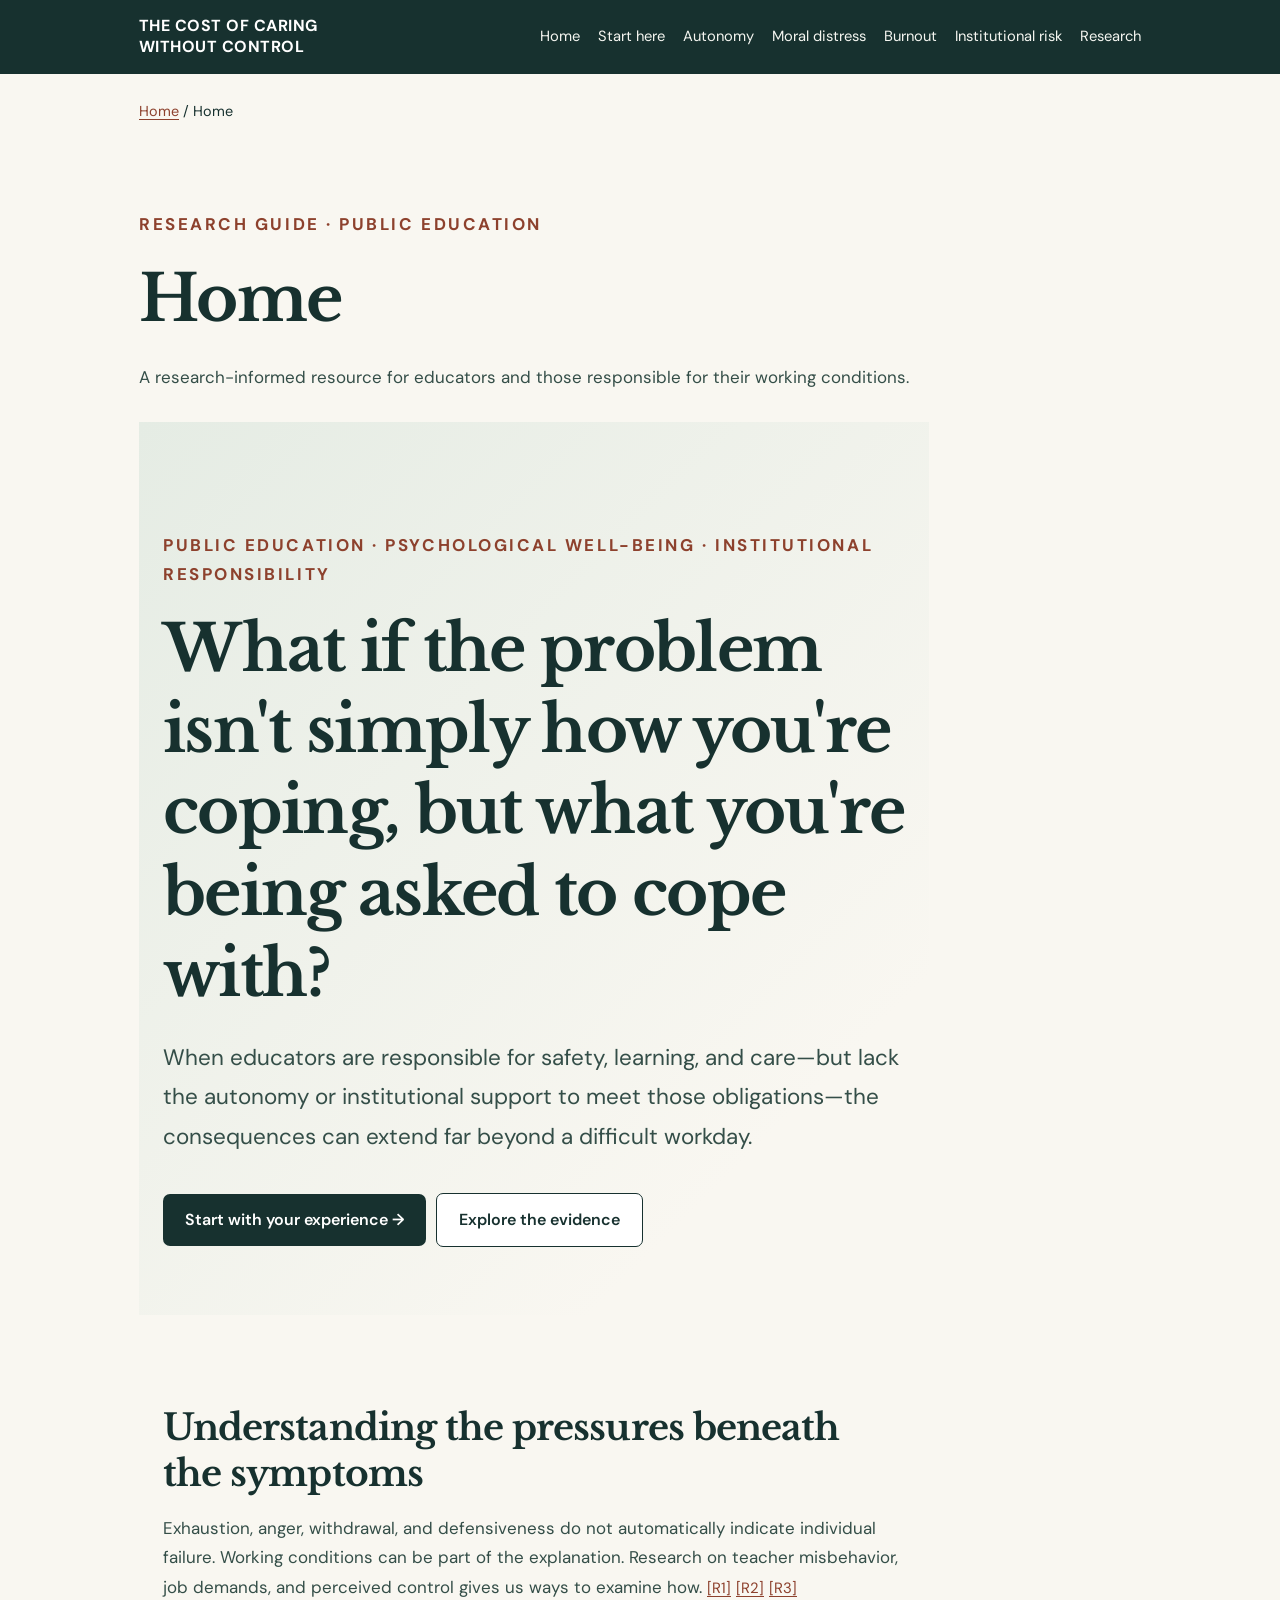
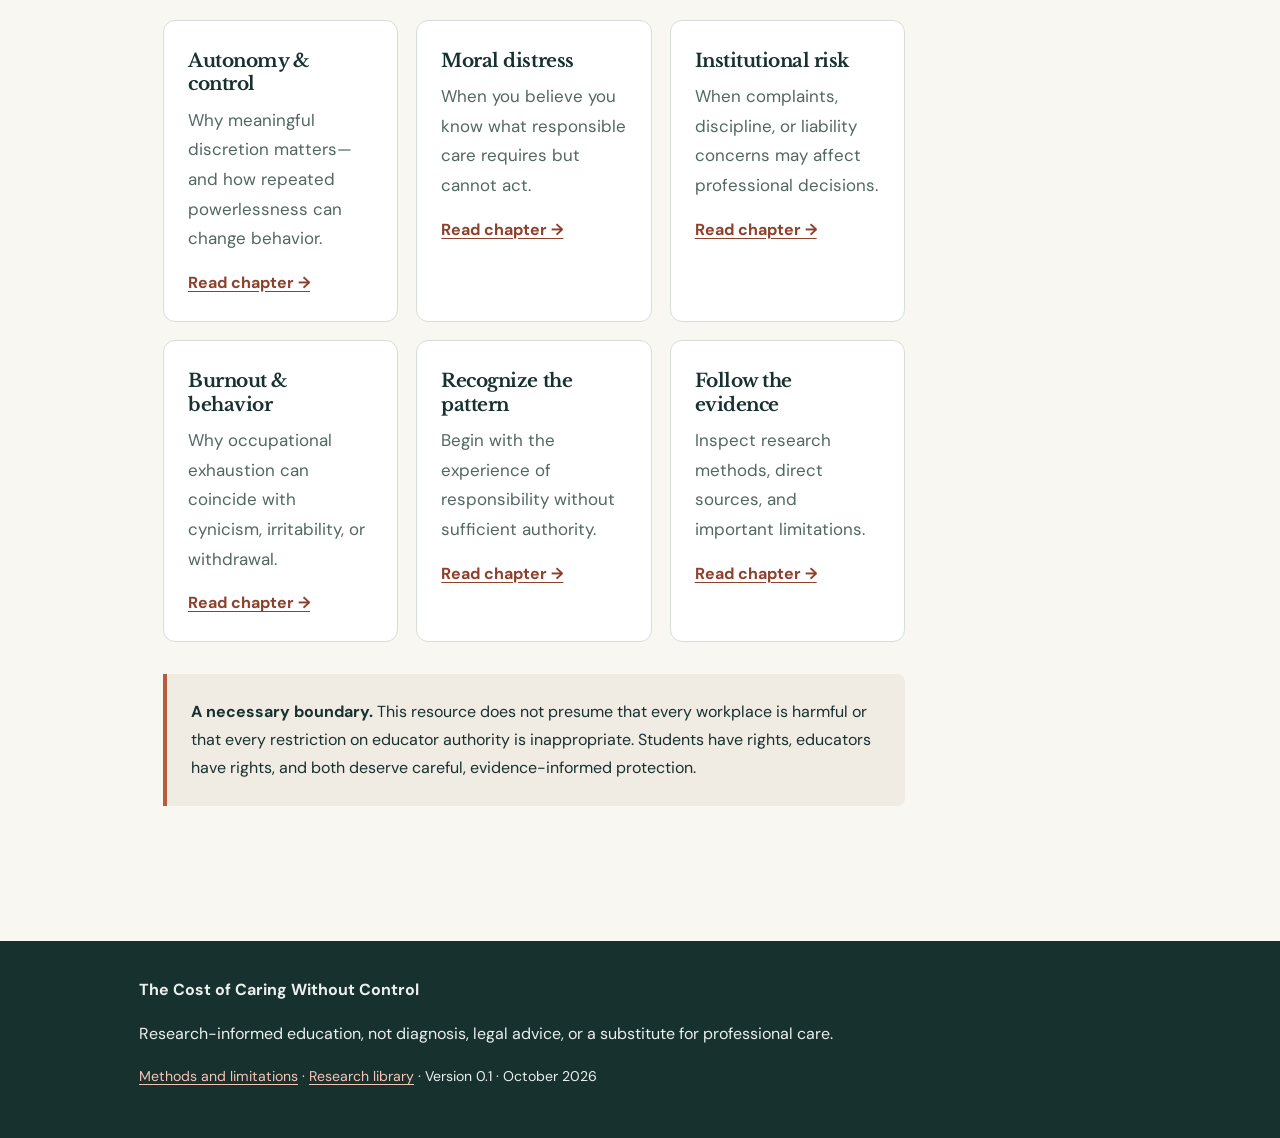
==== index.html @ 694e760b "Add files via upload" ====
<!doctype html><html lang="en"><head><meta charset="utf-8"><meta name="viewport" content="width=device-width,initial-scale=1"><meta name="description" content="Research-based explanations of educator autonomy, institutional risk, moral distress, and burnout."><title>Home | The Cost of Caring Without Control</title><link rel="stylesheet" href="assets/styles.css"></head><body><a class="skip" href="#content">Skip to content</a><header class="nav"><div class="nav-inner"><a class="brand" href="index.html">THE COST OF CARING<br>WITHOUT CONTROL</a><nav aria-label="Main navigation" class="nav-links"><a href="index.html">Home</a><a href="start-here.html">Start here</a><a href="autonomy.html">Autonomy</a><a href="moral-distress.html">Moral distress</a><a href="burnout.html">Burnout</a><a href="institutional-risk.html">Institutional risk</a><a href="research.html">Research</a></nav></div></header><main id="content"><div class="wrap"><p class="crumb"><a href="index.html">Home</a> / Home</p><header class="intro prose"><p class="eyebrow">Research guide · Public education</p><h1>Home</h1><p class="lead">A research-informed resource for educators and those responsible for their working conditions.</p></header><article class="prose"><section class="hero"><div class="wrap"><p class="eyebrow">Public education · Psychological well-being · Institutional responsibility</p><h1>What if the problem isn't simply how you're coping, but what you're being asked to cope with?</h1><p class="lead">When educators are responsible for safety, learning, and care—but lack the autonomy or institutional support to meet those obligations—the consequences can extend far beyond a difficult workday.</p><a class="button" href="start-here.html">Start with your experience →</a><a class="button secondary" href="research.html">Explore the evidence</a></div></section><section class="section"><div class="wrap"><h2>Understanding the pressures beneath the symptoms</h2><p class="lead">Exhaustion, anger, withdrawal, and defensiveness do not automatically indicate individual failure. Working conditions can be part of the explanation. Research on teacher misbehavior, job demands, and perceived control gives us ways to examine how. <a class="cite" href="research.html#R1">[R1]</a> <a class="cite" href="research.html#R2">[R2]</a> <a class="cite" href="research.html#R3">[R3]</a></p><div class="cards"><div class="card"><h3>Autonomy & control</h3><p>Why meaningful discretion matters—and how repeated powerlessness can change behavior.</p><a href="autonomy.html">Read chapter →</a></div><div class="card"><h3>Moral distress</h3><p>When you believe you know what responsible care requires but cannot act.</p><a href="moral-distress.html">Read chapter →</a></div><div class="card"><h3>Institutional risk</h3><p>When complaints, discipline, or liability concerns may affect professional decisions.</p><a href="institutional-risk.html">Read chapter →</a></div><div class="card"><h3>Burnout & behavior</h3><p>Why occupational exhaustion can coincide with cynicism, irritability, or withdrawal.</p><a href="burnout.html">Read chapter →</a></div><div class="card"><h3>Recognize the pattern</h3><p>Begin with the experience of responsibility without sufficient authority.</p><a href="start-here.html">Read chapter →</a></div><div class="card"><h3>Follow the evidence</h3><p>Inspect research methods, direct sources, and important limitations.</p><a href="research.html">Read chapter →</a></div></div><div class="note"><strong>A necessary boundary.</strong> This resource does not presume that every workplace is harmful or that every restriction on educator authority is inappropriate. Students have rights, educators have rights, and both deserve careful, evidence-informed protection.</div></div></section></article></div></main><footer class="footer"><div class="wrap"><strong>The Cost of Caring Without Control</strong><p>Research-informed education, not diagnosis, legal advice, or a substitute for professional care.</p><p class="small"><a href="methodology.html">Methods and limitations</a> · <a href="research.html">Research library</a> · Version 0.1 · October 2026</p></div></footer></body></html>
---- assets/styles.css ----
@import url('https://fonts.googleapis.com/css2?family=DM+Sans:wght@400;500;600;700&family=Libre+Baskerville:wght@400;700&display=swap');
:root{--bg:#f9f7f1;--ink:#17312f;--muted:#526762;--line:#d5ded7;--accent:#b75c3d;--sage:#e7eee7;--white:#fff;--width:1050px}*{box-sizing:border-box}html{scroll-behavior:smooth}body{margin:0;background:var(--bg);color:var(--ink);font-family:'DM Sans',system-ui,sans-serif;line-height:1.75}a{color:#8d412d;text-underline-offset:3px}a:hover{color:#4d221a}a:focus-visible,button:focus-visible{outline:3px solid var(--accent);outline-offset:3px}.skip{position:absolute;left:-999px;top:0;background:white;padding:10px}.skip:focus{left:10px;z-index:9}.nav{background:var(--ink);color:white}.nav-inner{max-width:var(--width);margin:auto;padding:16px 24px;display:flex;align-items:center;justify-content:space-between;gap:24px}.brand{color:white;text-decoration:none;font-weight:700;letter-spacing:.03em;line-height:1.3}.nav-links{display:flex;flex-wrap:wrap;gap:18px}.nav-links a{color:#f5f6f1;text-decoration:none;font-size:.92rem}.wrap{max-width:var(--width);margin:auto;padding:0 24px}.hero{padding:92px 0 68px;background:linear-gradient(135deg,#e5ece4 0%,#f9f7f1 80%)}.eyebrow{text-transform:uppercase;letter-spacing:.15em;color:#8d412d;font-size:.78rem;font-weight:700}h1,h2,h3{font-family:'Libre Baskerville',Georgia,serif;line-height:1.27;letter-spacing:-.026em}h1{font-size:clamp(2.25rem,5vw,4.3rem);max-width:900px;margin:18px 0 24px}h2{font-size:clamp(1.6rem,3vw,2.25rem);margin:42px 0 16px}h3{font-size:1.16rem}.lead{font-size:1.25rem;max-width:780px;color:#344e48}.hero .lead{font-size:1.4rem}.button{display:inline-block;padding:12px 22px;background:var(--ink);color:white;border-radius:7px;font-weight:600;text-decoration:none;margin:15px 10px 0 0}.button.secondary{background:white;color:var(--ink);border:1px solid var(--ink)}.section{padding:48px 0}.cards{display:grid;grid-template-columns:repeat(3,1fr);gap:18px}.card{background:white;border:1px solid var(--line);border-radius:12px;padding:24px;min-height:210px}.card h3{margin:4px 0 10px}.card p{margin:0 0 15px;color:var(--muted)}.card a{font-weight:700}.note{padding:24px;border-left:4px solid var(--accent);background:#f0ebe3;border-radius:0 8px 8px 0;margin:32px 0}.cite{font-size:.88em;white-space:nowrap}.prose{max-width:790px}.prose p,.prose li{font-size:1.06rem}.prose ul{padding-left:25px}.intro{padding:55px 0 12px}.meta{color:var(--muted);font-size:.9rem}.quote{font-family:'Libre Baskerville',Georgia,serif;font-size:1.48rem;line-height:1.55;border-left:5px solid var(--accent);padding:12px 0 12px 25px;margin:28px 0}.research{border-bottom:1px solid var(--line);padding:22px 0}.research h3{margin:0}.research .meta{margin:6px 0}.research p{margin:8px 0}.tag{display:inline-block;border:1px solid #b2c5b8;border-radius:40px;padding:3px 10px;font-size:.76rem;color:#34544a}.footer{margin-top:55px;background:var(--ink);color:#eaf0eb;padding:35px 0}.footer a{color:#f7c5b6}.small{font-size:.88rem}.crumb{font-size:.9rem;margin-top:25px}.topline{background:#e4ebe2;padding:16px 24px;font-size:.92rem}details{background:white;border:1px solid var(--line);border-radius:8px;padding:14px 20px;margin-bottom:10px}summary{cursor:pointer;font-weight:600}@media(max-width:780px){.cards{grid-template-columns:1fr}.nav-inner{align-items:start;flex-direction:column;gap:12px}.nav-links{gap:12px}.hero{padding:52px 0}.section{padding:24px 0}.wrap{padding:0 18px}}@media(prefers-reduced-motion:reduce){html{scroll-behavior:auto}}
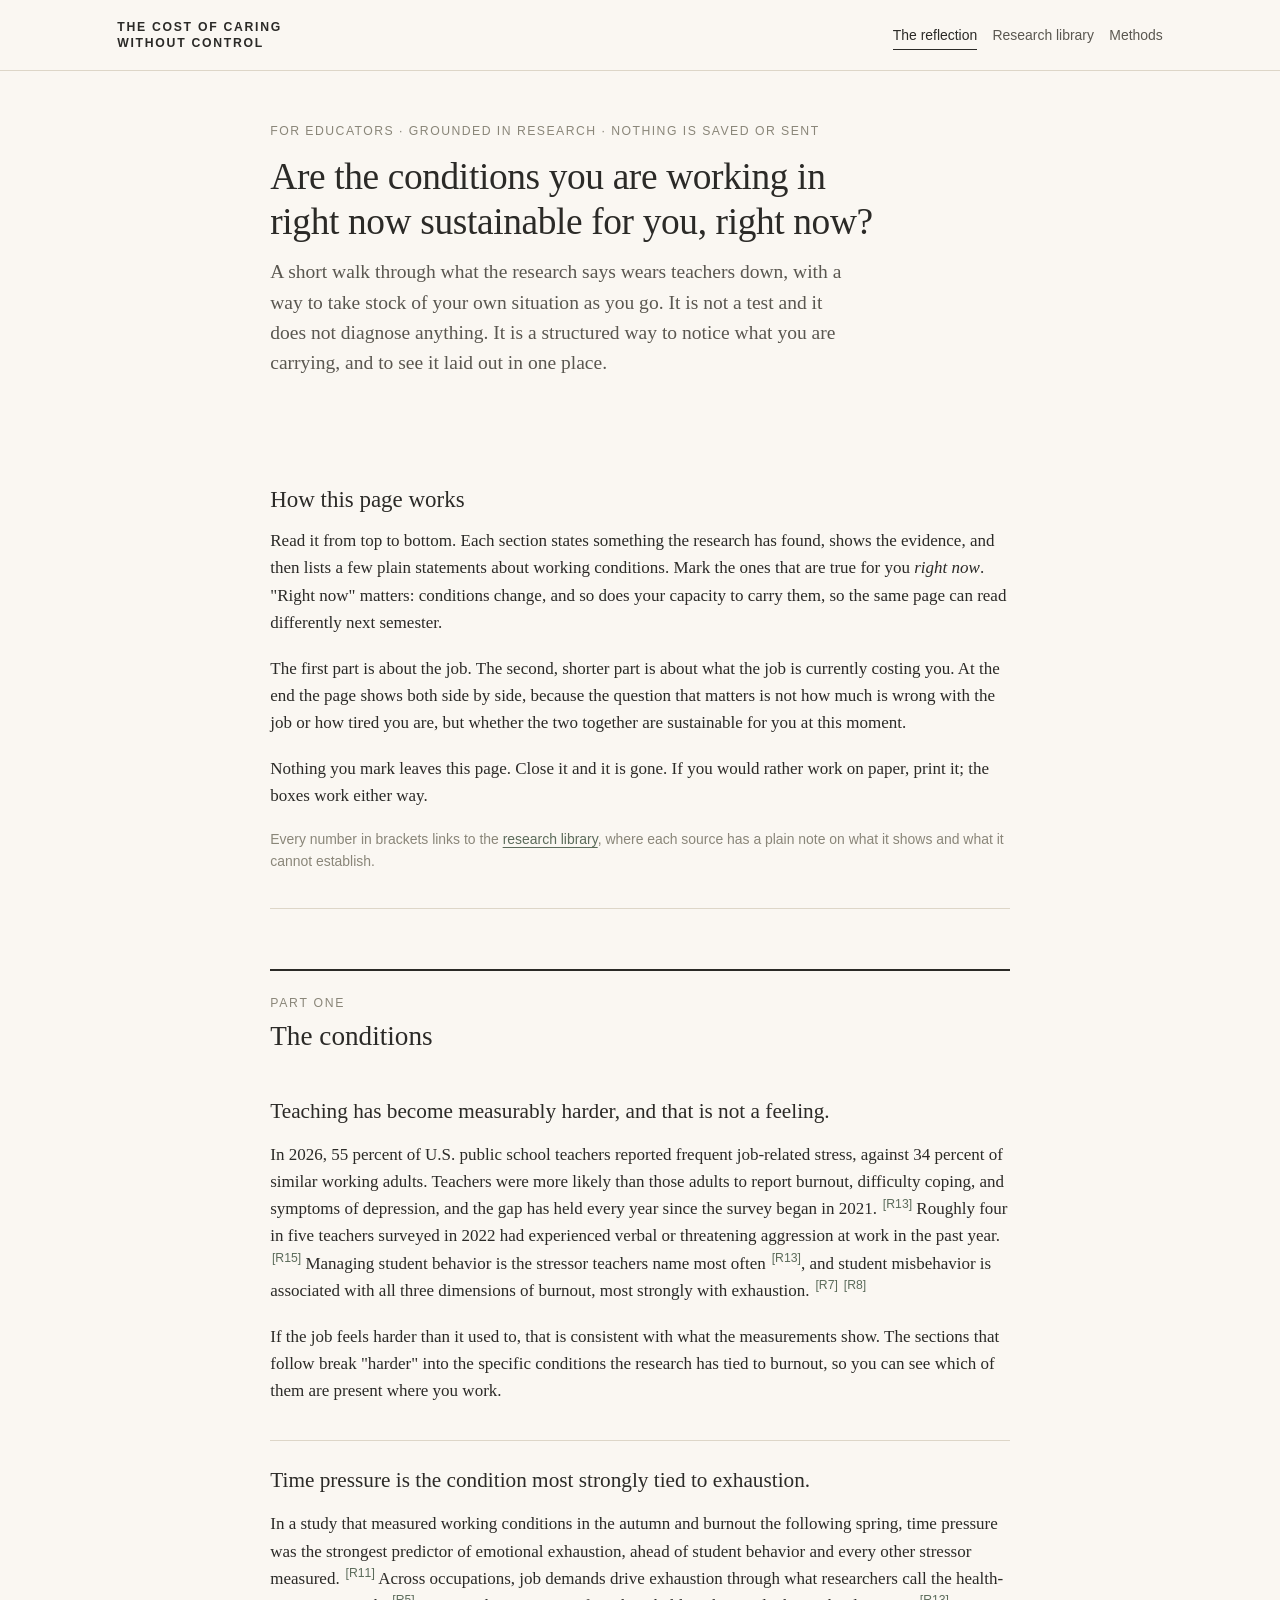
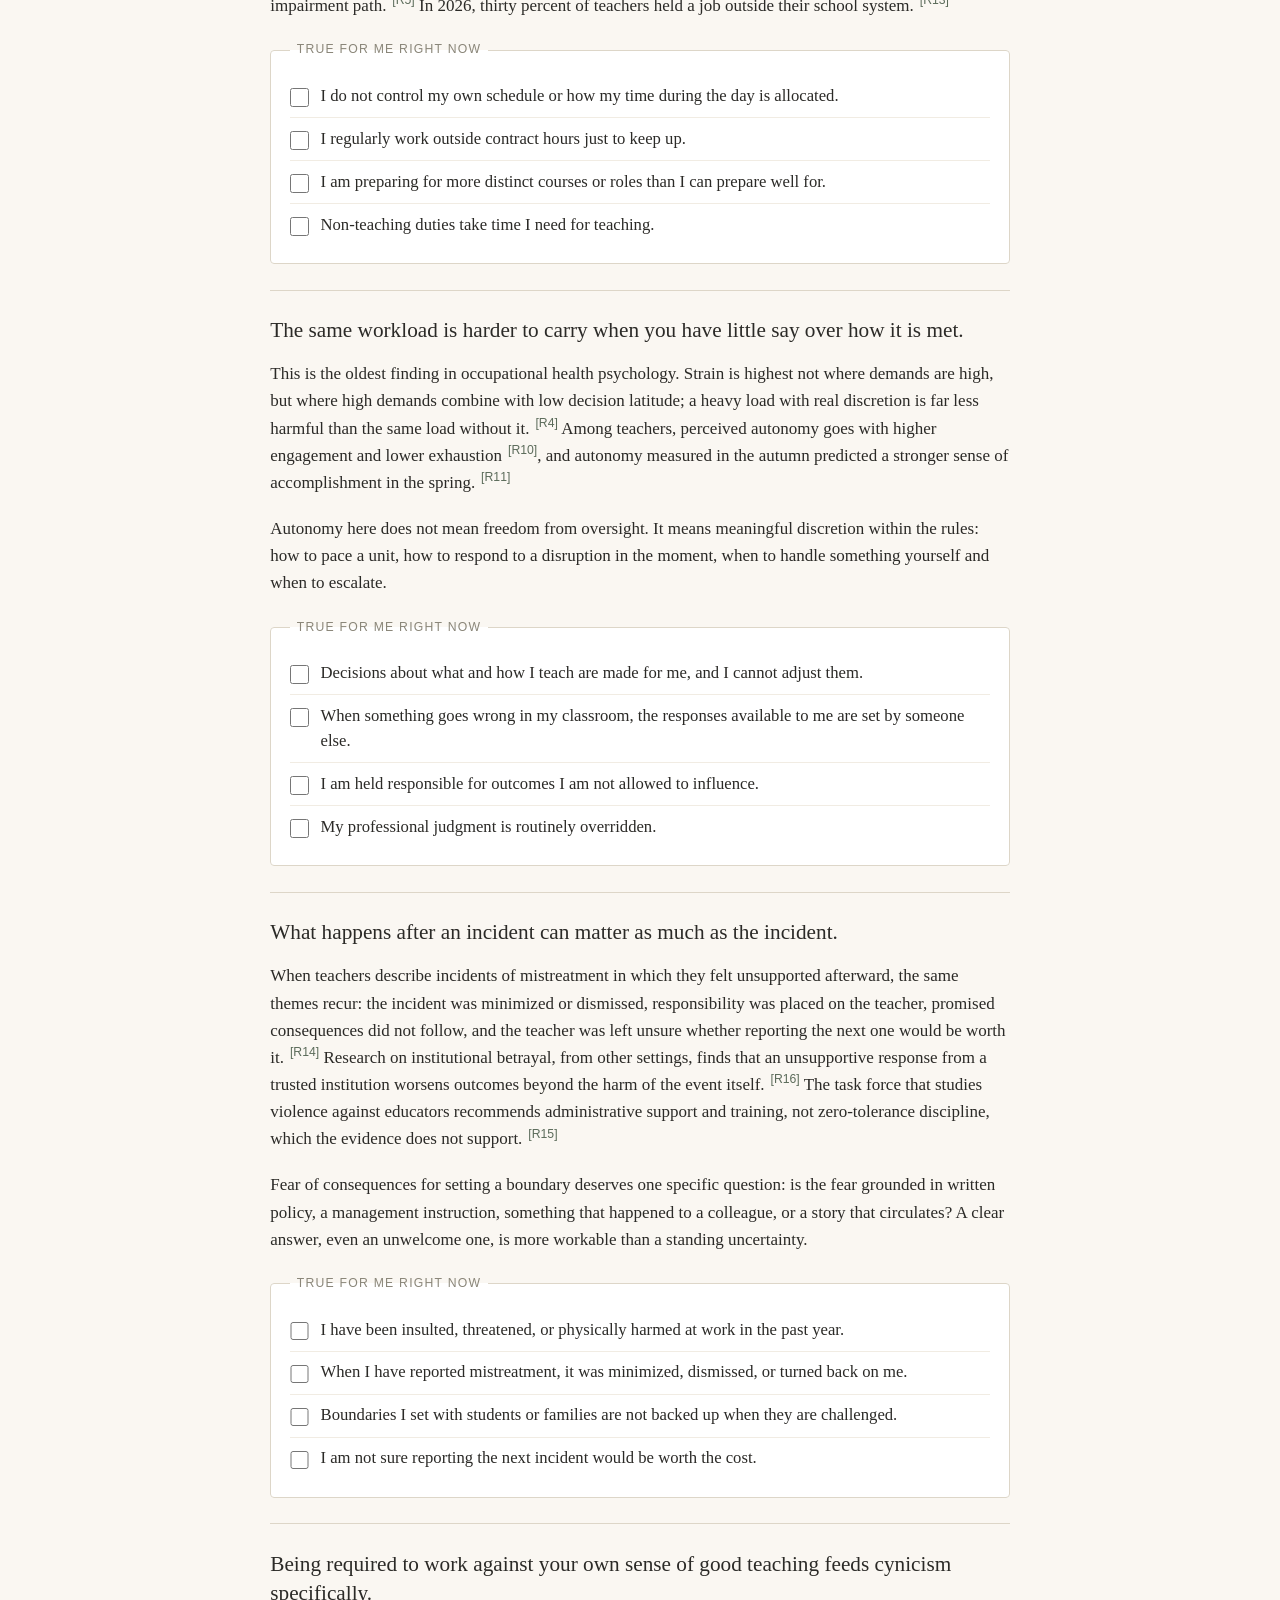
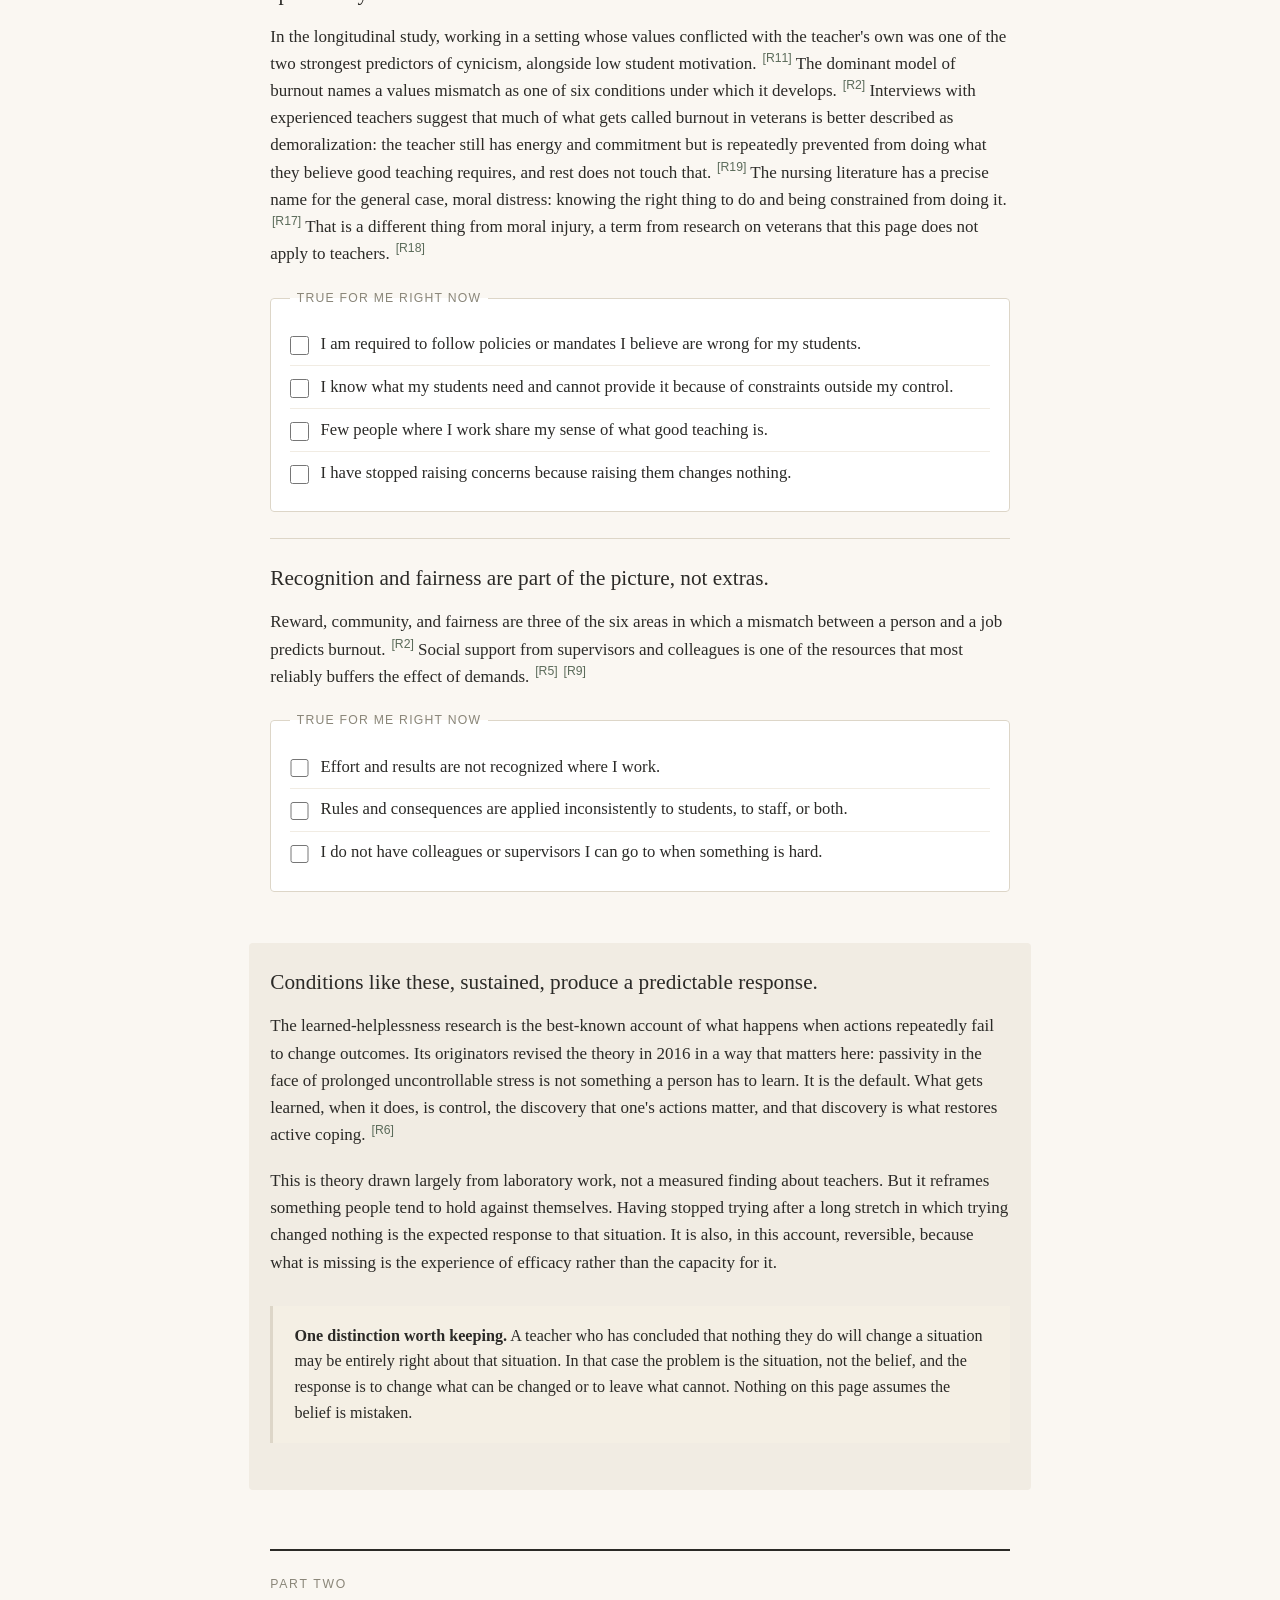
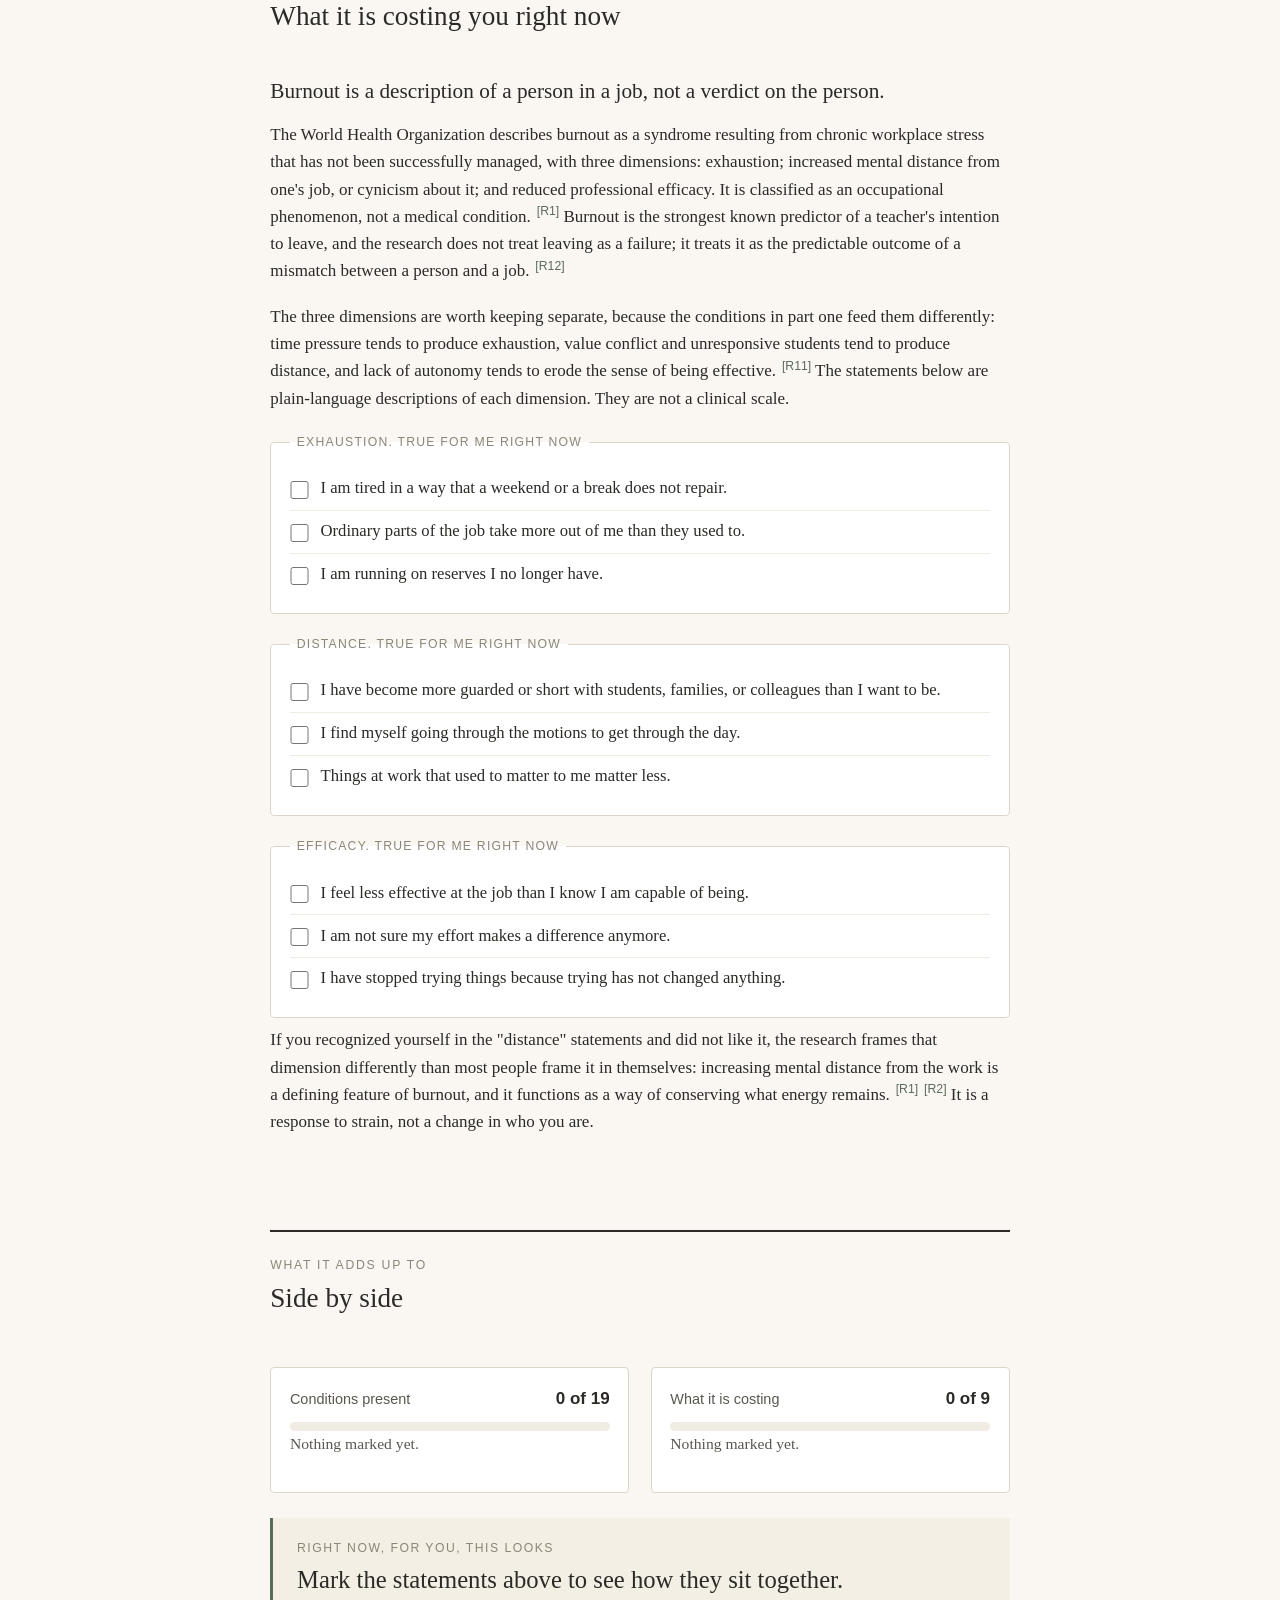
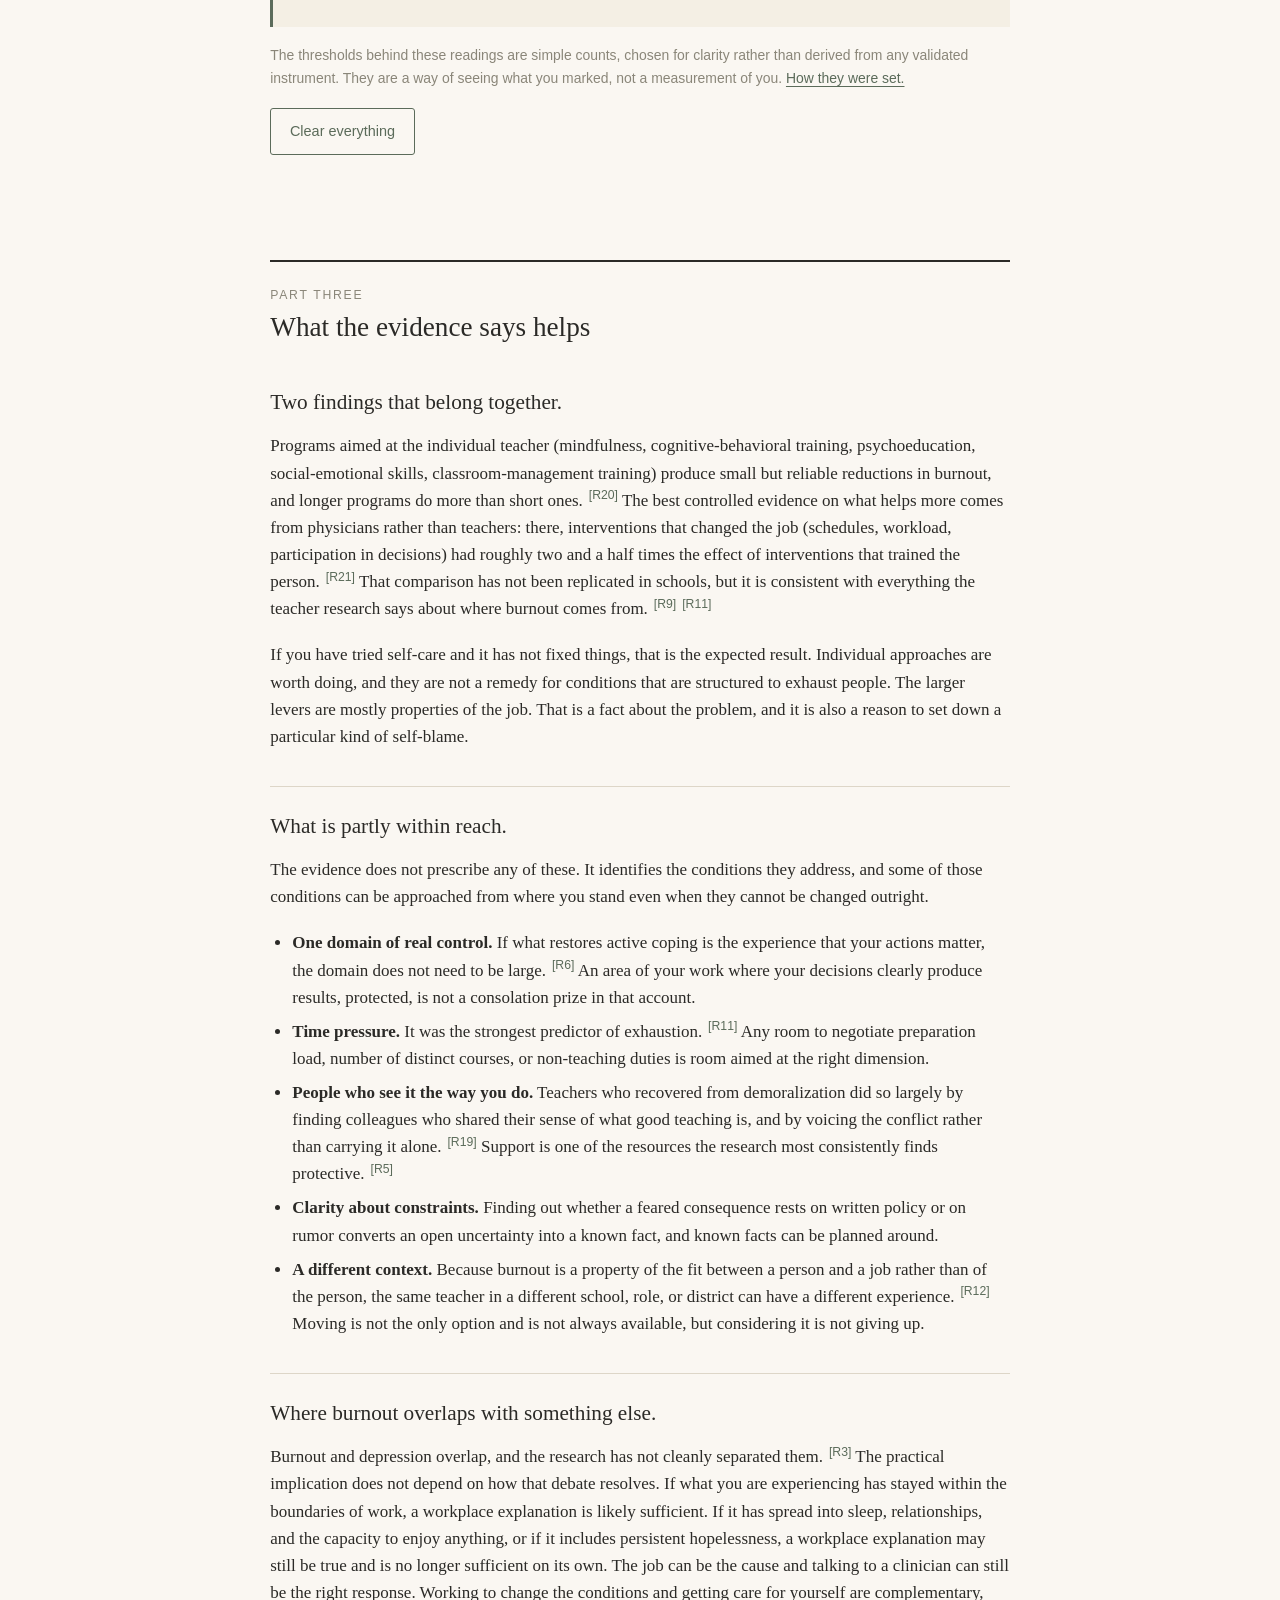
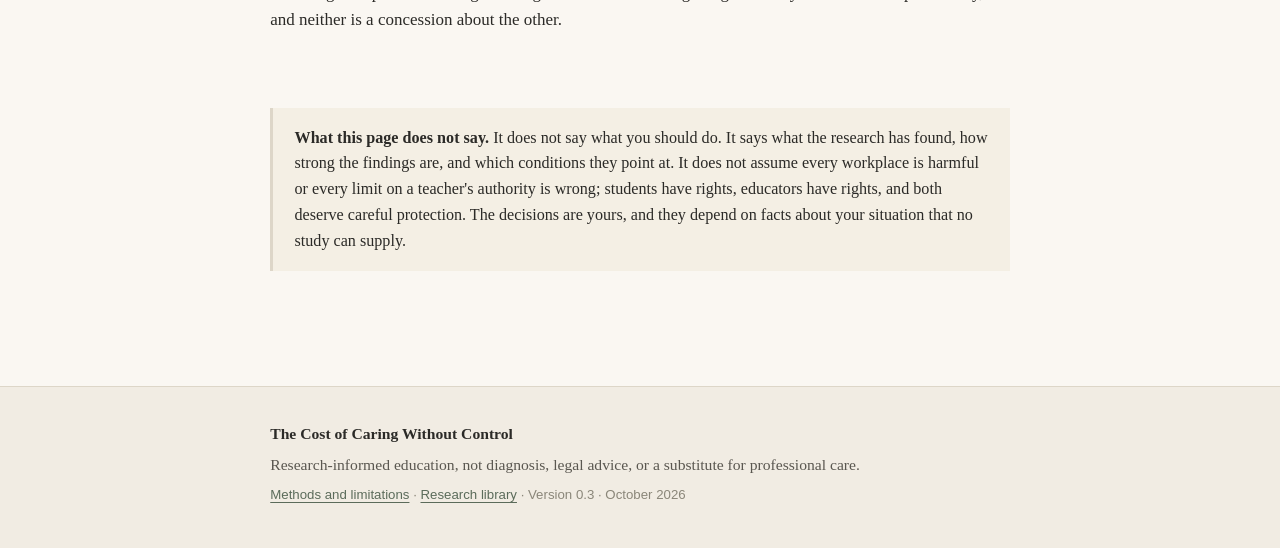
==== commit 36ae00b6: "Add files via upload" ====
--- a/index.html
+++ b/index.html
@@ -1 +1,281 @@
-<!doctype html><html lang="en"><head><meta charset="utf-8"><meta name="viewport" content="width=device-width,initial-scale=1"><meta name="description" content="Research-based explanations of educator autonomy, institutional risk, moral distress, and burnout."><title>Home | The Cost of Caring Without Control</title><link rel="stylesheet" href="assets/styles.css"></head><body><a class="skip" href="#content">Skip to content</a><header class="nav"><div class="nav-inner"><a class="brand" href="index.html">THE COST OF CARING<br>WITHOUT CONTROL</a><nav aria-label="Main navigation" class="nav-links"><a href="index.html">Home</a><a href="start-here.html">Start here</a><a href="autonomy.html">Autonomy</a><a href="moral-distress.html">Moral distress</a><a href="burnout.html">Burnout</a><a href="institutional-risk.html">Institutional risk</a><a href="research.html">Research</a></nav></div></header><main id="content"><div class="wrap"><p class="crumb"><a href="index.html">Home</a> / Home</p><header class="intro prose"><p class="eyebrow">Research guide · Public education</p><h1>Home</h1><p class="lead">A research-informed resource for educators and those responsible for their working conditions.</p></header><article class="prose"><section class="hero"><div class="wrap"><p class="eyebrow">Public education · Psychological well-being · Institutional responsibility</p><h1>What if the problem isn't simply how you're coping, but what you're being asked to cope with?</h1><p class="lead">When educators are responsible for safety, learning, and care—but lack the autonomy or institutional support to meet those obligations—the consequences can extend far beyond a difficult workday.</p><a class="button" href="start-here.html">Start with your experience →</a><a class="button secondary" href="research.html">Explore the evidence</a></div></section><section class="section"><div class="wrap"><h2>Understanding the pressures beneath the symptoms</h2><p class="lead">Exhaustion, anger, withdrawal, and defensiveness do not automatically indicate individual failure. Working conditions can be part of the explanation. Research on teacher misbehavior, job demands, and perceived control gives us ways to examine how. <a class="cite" href="research.html#R1">[R1]</a> <a class="cite" href="research.html#R2">[R2]</a> <a class="cite" href="research.html#R3">[R3]</a></p><div class="cards"><div class="card"><h3>Autonomy & control</h3><p>Why meaningful discretion matters—and how repeated powerlessness can change behavior.</p><a href="autonomy.html">Read chapter →</a></div><div class="card"><h3>Moral distress</h3><p>When you believe you know what responsible care requires but cannot act.</p><a href="moral-distress.html">Read chapter →</a></div><div class="card"><h3>Institutional risk</h3><p>When complaints, discipline, or liability concerns may affect professional decisions.</p><a href="institutional-risk.html">Read chapter →</a></div><div class="card"><h3>Burnout & behavior</h3><p>Why occupational exhaustion can coincide with cynicism, irritability, or withdrawal.</p><a href="burnout.html">Read chapter →</a></div><div class="card"><h3>Recognize the pattern</h3><p>Begin with the experience of responsibility without sufficient authority.</p><a href="start-here.html">Read chapter →</a></div><div class="card"><h3>Follow the evidence</h3><p>Inspect research methods, direct sources, and important limitations.</p><a href="research.html">Read chapter →</a></div></div><div class="note"><strong>A necessary boundary.</strong> This resource does not presume that every workplace is harmful or that every restriction on educator authority is inappropriate. Students have rights, educators have rights, and both deserve careful, evidence-informed protection.</div></div></section></article></div></main><footer class="footer"><div class="wrap"><strong>The Cost of Caring Without Control</strong><p>Research-informed education, not diagnosis, legal advice, or a substitute for professional care.</p><p class="small"><a href="methodology.html">Methods and limitations</a> · <a href="research.html">Research library</a> · Version 0.1 · October 2026</p></div></footer></body></html>+<!doctype html>
+<html lang="en">
+<head>
+<meta charset="utf-8">
+<meta name="viewport" content="width=device-width,initial-scale=1">
+<meta name="description" content="A research-grounded reflection for educators on whether the working conditions they are in right now are sustainable for them right now.">
+<title>The Cost of Caring Without Control</title>
+<link rel="stylesheet" href="assets/styles.css">
+</head>
+<body>
+<a class="skip" href="#content">Skip to content</a>
+<header class="nav">
+  <div class="nav-inner">
+    <a class="brand" href="index.html">THE COST OF CARING<br>WITHOUT CONTROL</a>
+    <nav aria-label="Main navigation" class="nav-links">
+      <a href="index.html" aria-current="page">The reflection</a>
+      <a href="research.html">Research library</a>
+      <a href="methodology.html">Methods</a>
+    </nav>
+  </div>
+</header>
+
+<main id="content">
+<div class="wrap">
+
+<section class="hero">
+  <p class="eyebrow">For educators · Grounded in research · Nothing is saved or sent</p>
+  <h1>Are the conditions you are working in right now sustainable for you, right now?</h1>
+  <p class="lead">A short walk through what the research says wears teachers down, with a way to take stock of your own situation as you go. It is not a test and it does not diagnose anything. It is a structured way to notice what you are carrying, and to see it laid out in one place.</p>
+</section>
+
+<article class="prose">
+
+<section class="howto">
+  <h2>How this page works</h2>
+  <p>Read it from top to bottom. Each section states something the research has found, shows the evidence, and then lists a few plain statements about working conditions. Mark the ones that are true for you <em>right now</em>. "Right now" matters: conditions change, and so does your capacity to carry them, so the same page can read differently next semester.</p>
+  <p>The first part is about the job. The second, shorter part is about what the job is currently costing you. At the end the page shows both side by side, because the question that matters is not how much is wrong with the job or how tired you are, but whether the two together are sustainable for you at this moment.</p>
+  <p>Nothing you mark leaves this page. Close it and it is gone. If you would rather work on paper, print it; the boxes work either way.</p>
+  <p class="small-note">Every number in brackets links to the <a href="research.html">research library</a>, where each source has a plain note on what it shows and what it cannot establish.</p>
+</section>
+
+<!-- =============================================================== -->
+<h2 class="part" id="part-one"><span class="part-label">Part one</span>The conditions</h2>
+
+<section class="step">
+  <h3>Teaching has become measurably harder, and that is not a feeling.</h3>
+  <p>In 2026, 55 percent of U.S. public school teachers reported frequent job-related stress, against 34 percent of similar working adults. Teachers were more likely than those adults to report burnout, difficulty coping, and symptoms of depression, and the gap has held every year since the survey began in 2021. <a class="cite" href="research.html#R13">[R13]</a> Roughly four in five teachers surveyed in 2022 had experienced verbal or threatening aggression at work in the past year. <a class="cite" href="research.html#R15">[R15]</a> Managing student behavior is the stressor teachers name most often <a class="cite" href="research.html#R13">[R13]</a>, and student misbehavior is associated with all three dimensions of burnout, most strongly with exhaustion. <a class="cite" href="research.html#R7">[R7]</a> <a class="cite" href="research.html#R8">[R8]</a></p>
+  <p>If the job feels harder than it used to, that is consistent with what the measurements show. The sections that follow break "harder" into the specific conditions the research has tied to burnout, so you can see which of them are present where you work.</p>
+</section>
+
+<section class="step">
+  <h3>Time pressure is the condition most strongly tied to exhaustion.</h3>
+  <p>In a study that measured working conditions in the autumn and burnout the following spring, time pressure was the strongest predictor of emotional exhaustion, ahead of student behavior and every other stressor measured. <a class="cite" href="research.html#R11">[R11]</a> Across occupations, job demands drive exhaustion through what researchers call the health-impairment path. <a class="cite" href="research.html#R5">[R5]</a> In 2026, thirty percent of teachers held a job outside their school system. <a class="cite" href="research.html#R13">[R13]</a></p>
+  <fieldset class="checks" data-group="cond">
+    <legend>True for me right now</legend>
+    <label><input type="checkbox"> I do not control my own schedule or how my time during the day is allocated.</label>
+    <label><input type="checkbox"> I regularly work outside contract hours just to keep up.</label>
+    <label><input type="checkbox"> I am preparing for more distinct courses or roles than I can prepare well for.</label>
+    <label><input type="checkbox"> Non-teaching duties take time I need for teaching.</label>
+  </fieldset>
+</section>
+
+<section class="step">
+  <h3>The same workload is harder to carry when you have little say over how it is met.</h3>
+  <p>This is the oldest finding in occupational health psychology. Strain is highest not where demands are high, but where high demands combine with low decision latitude; a heavy load with real discretion is far less harmful than the same load without it. <a class="cite" href="research.html#R4">[R4]</a> Among teachers, perceived autonomy goes with higher engagement and lower exhaustion <a class="cite" href="research.html#R10">[R10]</a>, and autonomy measured in the autumn predicted a stronger sense of accomplishment in the spring. <a class="cite" href="research.html#R11">[R11]</a></p>
+  <p>Autonomy here does not mean freedom from oversight. It means meaningful discretion within the rules: how to pace a unit, how to respond to a disruption in the moment, when to handle something yourself and when to escalate.</p>
+  <fieldset class="checks" data-group="cond">
+    <legend>True for me right now</legend>
+    <label><input type="checkbox"> Decisions about what and how I teach are made for me, and I cannot adjust them.</label>
+    <label><input type="checkbox"> When something goes wrong in my classroom, the responses available to me are set by someone else.</label>
+    <label><input type="checkbox"> I am held responsible for outcomes I am not allowed to influence.</label>
+    <label><input type="checkbox"> My professional judgment is routinely overridden.</label>
+  </fieldset>
+</section>
+
+<section class="step">
+  <h3>What happens after an incident can matter as much as the incident.</h3>
+  <p>When teachers describe incidents of mistreatment in which they felt unsupported afterward, the same themes recur: the incident was minimized or dismissed, responsibility was placed on the teacher, promised consequences did not follow, and the teacher was left unsure whether reporting the next one would be worth it. <a class="cite" href="research.html#R14">[R14]</a> Research on institutional betrayal, from other settings, finds that an unsupportive response from a trusted institution worsens outcomes beyond the harm of the event itself. <a class="cite" href="research.html#R16">[R16]</a> The task force that studies violence against educators recommends administrative support and training, not zero-tolerance discipline, which the evidence does not support. <a class="cite" href="research.html#R15">[R15]</a></p>
+  <p>Fear of consequences for setting a boundary deserves one specific question: is the fear grounded in written policy, a management instruction, something that happened to a colleague, or a story that circulates? A clear answer, even an unwelcome one, is more workable than a standing uncertainty.</p>
+  <fieldset class="checks" data-group="cond">
+    <legend>True for me right now</legend>
+    <label><input type="checkbox"> I have been insulted, threatened, or physically harmed at work in the past year.</label>
+    <label><input type="checkbox"> When I have reported mistreatment, it was minimized, dismissed, or turned back on me.</label>
+    <label><input type="checkbox"> Boundaries I set with students or families are not backed up when they are challenged.</label>
+    <label><input type="checkbox"> I am not sure reporting the next incident would be worth the cost.</label>
+  </fieldset>
+</section>
+
+<section class="step">
+  <h3>Being required to work against your own sense of good teaching feeds cynicism specifically.</h3>
+  <p>In the longitudinal study, working in a setting whose values conflicted with the teacher's own was one of the two strongest predictors of cynicism, alongside low student motivation. <a class="cite" href="research.html#R11">[R11]</a> The dominant model of burnout names a values mismatch as one of six conditions under which it develops. <a class="cite" href="research.html#R2">[R2]</a> Interviews with experienced teachers suggest that much of what gets called burnout in veterans is better described as demoralization: the teacher still has energy and commitment but is repeatedly prevented from doing what they believe good teaching requires, and rest does not touch that. <a class="cite" href="research.html#R19">[R19]</a> The nursing literature has a precise name for the general case, moral distress: knowing the right thing to do and being constrained from doing it. <a class="cite" href="research.html#R17">[R17]</a> That is a different thing from moral injury, a term from research on veterans that this page does not apply to teachers. <a class="cite" href="research.html#R18">[R18]</a></p>
+  <fieldset class="checks" data-group="cond">
+    <legend>True for me right now</legend>
+    <label><input type="checkbox"> I am required to follow policies or mandates I believe are wrong for my students.</label>
+    <label><input type="checkbox"> I know what my students need and cannot provide it because of constraints outside my control.</label>
+    <label><input type="checkbox"> Few people where I work share my sense of what good teaching is.</label>
+    <label><input type="checkbox"> I have stopped raising concerns because raising them changes nothing.</label>
+  </fieldset>
+</section>
+
+<section class="step">
+  <h3>Recognition and fairness are part of the picture, not extras.</h3>
+  <p>Reward, community, and fairness are three of the six areas in which a mismatch between a person and a job predicts burnout. <a class="cite" href="research.html#R2">[R2]</a> Social support from supervisors and colleagues is one of the resources that most reliably buffers the effect of demands. <a class="cite" href="research.html#R5">[R5]</a> <a class="cite" href="research.html#R9">[R9]</a></p>
+  <fieldset class="checks" data-group="cond">
+    <legend>True for me right now</legend>
+    <label><input type="checkbox"> Effort and results are not recognized where I work.</label>
+    <label><input type="checkbox"> Rules and consequences are applied inconsistently to students, to staff, or both.</label>
+    <label><input type="checkbox"> I do not have colleagues or supervisors I can go to when something is hard.</label>
+  </fieldset>
+</section>
+
+<section class="step bridge">
+  <h3>Conditions like these, sustained, produce a predictable response.</h3>
+  <p>The learned-helplessness research is the best-known account of what happens when actions repeatedly fail to change outcomes. Its originators revised the theory in 2016 in a way that matters here: passivity in the face of prolonged uncontrollable stress is not something a person has to learn. It is the default. What gets learned, when it does, is control, the discovery that one's actions matter, and that discovery is what restores active coping. <a class="cite" href="research.html#R6">[R6]</a></p>
+  <p>This is theory drawn largely from laboratory work, not a measured finding about teachers. But it reframes something people tend to hold against themselves. Having stopped trying after a long stretch in which trying changed nothing is the expected response to that situation. It is also, in this account, reversible, because what is missing is the experience of efficacy rather than the capacity for it.</p>
+  <div class="note"><strong>One distinction worth keeping.</strong> A teacher who has concluded that nothing they do will change a situation may be entirely right about that situation. In that case the problem is the situation, not the belief, and the response is to change what can be changed or to leave what cannot. Nothing on this page assumes the belief is mistaken.</div>
+</section>
+
+<!-- =============================================================== -->
+<h2 class="part" id="part-two"><span class="part-label">Part two</span>What it is costing you right now</h2>
+
+<section class="step">
+  <h3>Burnout is a description of a person in a job, not a verdict on the person.</h3>
+  <p>The World Health Organization describes burnout as a syndrome resulting from chronic workplace stress that has not been successfully managed, with three dimensions: exhaustion; increased mental distance from one's job, or cynicism about it; and reduced professional efficacy. It is classified as an occupational phenomenon, not a medical condition. <a class="cite" href="research.html#R1">[R1]</a> Burnout is the strongest known predictor of a teacher's intention to leave, and the research does not treat leaving as a failure; it treats it as the predictable outcome of a mismatch between a person and a job. <a class="cite" href="research.html#R12">[R12]</a></p>
+  <p>The three dimensions are worth keeping separate, because the conditions in part one feed them differently: time pressure tends to produce exhaustion, value conflict and unresponsive students tend to produce distance, and lack of autonomy tends to erode the sense of being effective. <a class="cite" href="research.html#R11">[R11]</a> The statements below are plain-language descriptions of each dimension. They are not a clinical scale.</p>
+
+  <fieldset class="checks" data-group="cost">
+    <legend>Exhaustion. True for me right now</legend>
+    <label><input type="checkbox"> I am tired in a way that a weekend or a break does not repair.</label>
+    <label><input type="checkbox"> Ordinary parts of the job take more out of me than they used to.</label>
+    <label><input type="checkbox"> I am running on reserves I no longer have.</label>
+  </fieldset>
+
+  <fieldset class="checks" data-group="cost">
+    <legend>Distance. True for me right now</legend>
+    <label><input type="checkbox"> I have become more guarded or short with students, families, or colleagues than I want to be.</label>
+    <label><input type="checkbox"> I find myself going through the motions to get through the day.</label>
+    <label><input type="checkbox"> Things at work that used to matter to me matter less.</label>
+  </fieldset>
+
+  <fieldset class="checks" data-group="cost">
+    <legend>Efficacy. True for me right now</legend>
+    <label><input type="checkbox"> I feel less effective at the job than I know I am capable of being.</label>
+    <label><input type="checkbox"> I am not sure my effort makes a difference anymore.</label>
+    <label><input type="checkbox"> I have stopped trying things because trying has not changed anything.</label>
+  </fieldset>
+
+  <p>If you recognized yourself in the "distance" statements and did not like it, the research frames that dimension differently than most people frame it in themselves: increasing mental distance from the work is a defining feature of burnout, and it functions as a way of conserving what energy remains. <a class="cite" href="research.html#R1">[R1]</a> <a class="cite" href="research.html#R2">[R2]</a> It is a response to strain, not a change in who you are.</p>
+</section>
+
+<!-- =============================================================== -->
+<h2 class="part" id="result"><span class="part-label">What it adds up to</span>Side by side</h2>
+
+<section class="step result" aria-live="polite">
+  <div class="meters">
+    <div class="meter">
+      <div class="meter-head"><span>Conditions present</span><strong><span id="cond-n">0</span> of <span id="cond-t">19</span></strong></div>
+      <div class="bar"><div class="fill" id="cond-fill"></div></div>
+      <p class="meter-note" id="cond-note">Nothing marked yet.</p>
+    </div>
+    <div class="meter">
+      <div class="meter-head"><span>What it is costing</span><strong><span id="cost-n">0</span> of <span id="cost-t">9</span></strong></div>
+      <div class="bar"><div class="fill" id="cost-fill"></div></div>
+      <p class="meter-note" id="cost-note">Nothing marked yet.</p>
+    </div>
+  </div>
+
+  <div class="reading">
+    <p class="eyebrow">Right now, for you, this looks</p>
+    <p class="verdict" id="verdict">Mark the statements above to see how they sit together.</p>
+    <p id="reading-text"></p>
+    <p id="cross-text" class="cross"></p>
+  </div>
+
+  <p class="small-note">The thresholds behind these readings are simple counts, chosen for clarity rather than derived from any validated instrument. They are a way of seeing what you marked, not a measurement of you. <a href="methodology.html#reflection">How they were set.</a></p>
+  <p><button type="button" class="button secondary" id="clear">Clear everything</button></p>
+</section>
+
+<!-- =============================================================== -->
+<h2 class="part" id="part-three"><span class="part-label">Part three</span>What the evidence says helps</h2>
+
+<section class="step">
+  <h3>Two findings that belong together.</h3>
+  <p>Programs aimed at the individual teacher (mindfulness, cognitive-behavioral training, psychoeducation, social-emotional skills, classroom-management training) produce small but reliable reductions in burnout, and longer programs do more than short ones. <a class="cite" href="research.html#R20">[R20]</a> The best controlled evidence on what helps more comes from physicians rather than teachers: there, interventions that changed the job (schedules, workload, participation in decisions) had roughly two and a half times the effect of interventions that trained the person. <a class="cite" href="research.html#R21">[R21]</a> That comparison has not been replicated in schools, but it is consistent with everything the teacher research says about where burnout comes from. <a class="cite" href="research.html#R9">[R9]</a> <a class="cite" href="research.html#R11">[R11]</a></p>
+  <p>If you have tried self-care and it has not fixed things, that is the expected result. Individual approaches are worth doing, and they are not a remedy for conditions that are structured to exhaust people. The larger levers are mostly properties of the job. That is a fact about the problem, and it is also a reason to set down a particular kind of self-blame.</p>
+</section>
+
+<section class="step">
+  <h3>What is partly within reach.</h3>
+  <p>The evidence does not prescribe any of these. It identifies the conditions they address, and some of those conditions can be approached from where you stand even when they cannot be changed outright.</p>
+  <ul>
+    <li><strong>One domain of real control.</strong> If what restores active coping is the experience that your actions matter, the domain does not need to be large. <a class="cite" href="research.html#R6">[R6]</a> An area of your work where your decisions clearly produce results, protected, is not a consolation prize in that account.</li>
+    <li><strong>Time pressure.</strong> It was the strongest predictor of exhaustion. <a class="cite" href="research.html#R11">[R11]</a> Any room to negotiate preparation load, number of distinct courses, or non-teaching duties is room aimed at the right dimension.</li>
+    <li><strong>People who see it the way you do.</strong> Teachers who recovered from demoralization did so largely by finding colleagues who shared their sense of what good teaching is, and by voicing the conflict rather than carrying it alone. <a class="cite" href="research.html#R19">[R19]</a> Support is one of the resources the research most consistently finds protective. <a class="cite" href="research.html#R5">[R5]</a></li>
+    <li><strong>Clarity about constraints.</strong> Finding out whether a feared consequence rests on written policy or on rumor converts an open uncertainty into a known fact, and known facts can be planned around.</li>
+    <li><strong>A different context.</strong> Because burnout is a property of the fit between a person and a job rather than of the person, the same teacher in a different school, role, or district can have a different experience. <a class="cite" href="research.html#R12">[R12]</a> Moving is not the only option and is not always available, but considering it is not giving up.</li>
+  </ul>
+</section>
+
+<section class="step">
+  <h3>Where burnout overlaps with something else.</h3>
+  <p>Burnout and depression overlap, and the research has not cleanly separated them. <a class="cite" href="research.html#R3">[R3]</a> The practical implication does not depend on how that debate resolves. If what you are experiencing has stayed within the boundaries of work, a workplace explanation is likely sufficient. If it has spread into sleep, relationships, and the capacity to enjoy anything, or if it includes persistent hopelessness, a workplace explanation may still be true and is no longer sufficient on its own. The job can be the cause and talking to a clinician can still be the right response. Working to change the conditions and getting care for yourself are complementary, and neither is a concession about the other.</p>
+</section>
+
+<section class="step closing">
+  <div class="note"><strong>What this page does not say.</strong> It does not say what you should do. It says what the research has found, how strong the findings are, and which conditions they point at. It does not assume every workplace is harmful or every limit on a teacher's authority is wrong; students have rights, educators have rights, and both deserve careful protection. The decisions are yours, and they depend on facts about your situation that no study can supply.</div>
+</section>
+
+</article>
+</div>
+</main>
+
+<footer class="footer">
+  <div class="wrap">
+    <strong>The Cost of Caring Without Control</strong>
+    <p>Research-informed education, not diagnosis, legal advice, or a substitute for professional care.</p>
+    <p class="small"><a href="methodology.html">Methods and limitations</a> · <a href="research.html">Research library</a> · Version 0.3 · October 2026</p>
+  </div>
+</footer>
+
+<script>
+(function () {
+  var boxes = document.querySelectorAll('.checks input[type=checkbox]');
+  var condBoxes = document.querySelectorAll('.checks[data-group=cond] input');
+  var costBoxes = document.querySelectorAll('.checks[data-group=cost] input');
+  document.getElementById('cond-t').textContent = condBoxes.length;
+  document.getElementById('cost-t').textContent = costBoxes.length;
+
+  function count(list) { var n = 0; list.forEach(function (b) { if (b.checked) n++; }); return n; }
+  function band(frac) { return frac < 0.34 ? 0 : frac < 0.67 ? 1 : 2; }
+
+  var condNotes = [
+    'Few of the conditions the research ties to burnout are present where you work right now.',
+    'Several of the conditions the research ties to burnout are present. Look at which sections they cluster in; that is where the pressure is coming from.',
+    'Most of the conditions the research ties to burnout are present. That is a description of the job as it stands, not of you.'
+  ];
+  var costNotes = [
+    'What you marked suggests the job is not costing you much at the moment.',
+    'The cost is showing in some of the three dimensions. The one with the most marks points at which condition is doing the most work.',
+    'The cost is showing across the dimensions. This is the pattern the research describes when conditions like those in part one are sustained.'
+  ];
+  var verdicts = ['sustainable for now', 'under strain', 'not sustainable as it stands'];
+  var readings = [
+    'The conditions are manageable and the cost is low. It is still worth noticing which statements you did mark; they are the ones to keep an eye on.',
+    'Something is being carried that is not fully covered by what the job gives back. Whether that holds depends on whether the conditions change or your reserves do. This is the moment where small changes in control, time, or support tend to matter most.',
+    'The conditions the research links to burnout are present in number and the cost is showing. The page cannot say what to do about that. It can say that this is a description of the fit between you and this job right now, that the fit is what produces the cost, and that people in this position are not describing a personal failing.'
+  ];
+  var cross = {
+    highLow: 'Note the gap: many conditions, little cost so far. People often carry a great deal for a while before it shows. That is worth knowing in advance rather than after.',
+    lowHigh: 'Note the gap: the cost is high but few of the workplace conditions are marked. That can mean the hard part of your situation is outside what this page measures, or outside work. It is a good reason to talk with someone rather than to read on.'
+  };
+
+  function update() {
+    var c = count(condBoxes), k = count(costBoxes);
+    var cf = condBoxes.length ? c / condBoxes.length : 0;
+    var kf = costBoxes.length ? k / costBoxes.length : 0;
+    document.getElementById('cond-n').textContent = c;
+    document.getElementById('cost-n').textContent = k;
+    document.getElementById('cond-fill').style.width = Math.round(cf * 100) + '%';
+    document.getElementById('cost-fill').style.width = Math.round(kf * 100) + '%';
+    var any = c + k > 0;
+    document.getElementById('cond-note').textContent = c ? condNotes[band(cf)] : 'Nothing marked yet.';
+    document.getElementById('cost-note').textContent = k ? costNotes[band(kf)] : 'Nothing marked yet.';
+    var v = document.getElementById('verdict'), r = document.getElementById('reading-text'), x = document.getElementById('cross-text');
+    if (!any) { v.textContent = 'Mark the statements above to see how they sit together.'; r.textContent = ''; x.textContent = ''; v.className = 'verdict'; return; }
+    var combined = band((cf + kf) / 2);
+    v.textContent = verdicts[combined];
+    v.className = 'verdict v' + combined;
+    r.textContent = readings[combined];
+    var cb = band(cf), kb = band(kf);
+    x.textContent = (cb === 2 && kb === 0) ? cross.highLow : (cb === 0 && kb === 2) ? cross.lowHigh : '';
+  }
+  boxes.forEach(function (b) { b.addEventListener('change', update); });
+  document.getElementById('clear').addEventListener('click', function () {
+    boxes.forEach(function (b) { b.checked = false; }); update();
+  });
+  update();
+})();
+</script>
+</body>
+</html>
--- a/assets/styles.css
+++ b/assets/styles.css
@@ -1,2 +1,271 @@
-@import url('https://fonts.googleapis.com/css2?family=DM+Sans:wght@400;500;600;700&family=Libre+Baskerville:wght@400;700&display=swap');
-:root{--bg:#f9f7f1;--ink:#17312f;--muted:#526762;--line:#d5ded7;--accent:#b75c3d;--sage:#e7eee7;--white:#fff;--width:1050px}*{box-sizing:border-box}html{scroll-behavior:smooth}body{margin:0;background:var(--bg);color:var(--ink);font-family:'DM Sans',system-ui,sans-serif;line-height:1.75}a{color:#8d412d;text-underline-offset:3px}a:hover{color:#4d221a}a:focus-visible,button:focus-visible{outline:3px solid var(--accent);outline-offset:3px}.skip{position:absolute;left:-999px;top:0;background:white;padding:10px}.skip:focus{left:10px;z-index:9}.nav{background:var(--ink);color:white}.nav-inner{max-width:var(--width);margin:auto;padding:16px 24px;display:flex;align-items:center;justify-content:space-between;gap:24px}.brand{color:white;text-decoration:none;font-weight:700;letter-spacing:.03em;line-height:1.3}.nav-links{display:flex;flex-wrap:wrap;gap:18px}.nav-links a{color:#f5f6f1;text-decoration:none;font-size:.92rem}.wrap{max-width:var(--width);margin:auto;padding:0 24px}.hero{padding:92px 0 68px;background:linear-gradient(135deg,#e5ece4 0%,#f9f7f1 80%)}.eyebrow{text-transform:uppercase;letter-spacing:.15em;color:#8d412d;font-size:.78rem;font-weight:700}h1,h2,h3{font-family:'Libre Baskerville',Georgia,serif;line-height:1.27;letter-spacing:-.026em}h1{font-size:clamp(2.25rem,5vw,4.3rem);max-width:900px;margin:18px 0 24px}h2{font-size:clamp(1.6rem,3vw,2.25rem);margin:42px 0 16px}h3{font-size:1.16rem}.lead{font-size:1.25rem;max-width:780px;color:#344e48}.hero .lead{font-size:1.4rem}.button{display:inline-block;padding:12px 22px;background:var(--ink);color:white;border-radius:7px;font-weight:600;text-decoration:none;margin:15px 10px 0 0}.button.secondary{background:white;color:var(--ink);border:1px solid var(--ink)}.section{padding:48px 0}.cards{display:grid;grid-template-columns:repeat(3,1fr);gap:18px}.card{background:white;border:1px solid var(--line);border-radius:12px;padding:24px;min-height:210px}.card h3{margin:4px 0 10px}.card p{margin:0 0 15px;color:var(--muted)}.card a{font-weight:700}.note{padding:24px;border-left:4px solid var(--accent);background:#f0ebe3;border-radius:0 8px 8px 0;margin:32px 0}.cite{font-size:.88em;white-space:nowrap}.prose{max-width:790px}.prose p,.prose li{font-size:1.06rem}.prose ul{padding-left:25px}.intro{padding:55px 0 12px}.meta{color:var(--muted);font-size:.9rem}.quote{font-family:'Libre Baskerville',Georgia,serif;font-size:1.48rem;line-height:1.55;border-left:5px solid var(--accent);padding:12px 0 12px 25px;margin:28px 0}.research{border-bottom:1px solid var(--line);padding:22px 0}.research h3{margin:0}.research .meta{margin:6px 0}.research p{margin:8px 0}.tag{display:inline-block;border:1px solid #b2c5b8;border-radius:40px;padding:3px 10px;font-size:.76rem;color:#34544a}.footer{margin-top:55px;background:var(--ink);color:#eaf0eb;padding:35px 0}.footer a{color:#f7c5b6}.small{font-size:.88rem}.crumb{font-size:.9rem;margin-top:25px}.topline{background:#e4ebe2;padding:16px 24px;font-size:.92rem}details{background:white;border:1px solid var(--line);border-radius:8px;padding:14px 20px;margin-bottom:10px}summary{cursor:pointer;font-weight:600}@media(max-width:780px){.cards{grid-template-columns:1fr}.nav-inner{align-items:start;flex-direction:column;gap:12px}.nav-links{gap:12px}.hero{padding:52px 0}.section{padding:24px 0}.wrap{padding:0 18px}}@media(prefers-reduced-motion:reduce){html{scroll-behavior:auto}}
+/* The Cost of Caring Without Control
+   Stylesheet v0.2. No build step, no external dependencies. */
+
+:root {
+  --paper: #faf7f2;
+  --paper-deep: #f1ece3;
+  --ink: #2b2a27;
+  --ink-soft: #5a5750;
+  --ink-faint: #8a8679;
+  --rule: #ddd6c8;
+  --accent: #5b6b5a;        /* muted moss, used for links and primary actions */
+  --accent-deep: #3f4b3e;
+  --direct: #4d6a4f;        /* evidence labels */
+  --direct-bg: #e4ece3;
+  --adjacent: #8a6a2b;
+  --adjacent-bg: #f3ead6;
+  --theory: #4e5a6b;
+  --theory-bg: #e2e7ee;
+  --note-bg: #f4efe4;
+  --max: 46rem;
+  --serif: "Charter", "Iowan Old Style", "Source Serif Pro", "Palatino Linotype", Georgia, serif;
+  --sans: -apple-system, BlinkMacSystemFont, "Segoe UI", "Helvetica Neue", Helvetica, Arial, sans-serif;
+}
+
+* { box-sizing: border-box; }
+
+html { font-size: 17px; }
+
+body {
+  margin: 0;
+  background: var(--paper);
+  color: var(--ink);
+  font-family: var(--serif);
+  line-height: 1.6;
+  -webkit-font-smoothing: antialiased;
+}
+
+a { color: var(--accent); text-decoration-thickness: 1px; text-underline-offset: 3px; }
+a:hover { color: var(--accent-deep); }
+
+.skip {
+  position: absolute; left: -999px; top: 0;
+  background: var(--ink); color: var(--paper); padding: .5rem 1rem;
+}
+.skip:focus { left: 1rem; top: 1rem; z-index: 10; }
+
+/* ---------- Header ---------- */
+
+.nav {
+  border-bottom: 1px solid var(--rule);
+  background: var(--paper);
+}
+.nav-inner {
+  max-width: 64rem; margin: 0 auto; padding: 1.1rem 1.25rem;
+  display: flex; align-items: center; justify-content: space-between; gap: 1.5rem; flex-wrap: wrap;
+}
+.brand {
+  font-family: var(--sans); font-size: .72rem; letter-spacing: .14em;
+  line-height: 1.35; text-decoration: none; color: var(--ink); font-weight: 600;
+}
+.nav-links { display: flex; flex-wrap: wrap; gap: .25rem .9rem; }
+.nav-links a {
+  font-family: var(--sans); font-size: .82rem; text-decoration: none; color: var(--ink-soft);
+  padding: .2rem 0; border-bottom: 1px solid transparent;
+}
+.nav-links a:hover, .nav-links a[aria-current="page"] { color: var(--ink); border-bottom-color: var(--ink); }
+
+/* ---------- Layout ---------- */
+
+.wrap { max-width: var(--max); margin: 0 auto; padding: 0 1.25rem; }
+main { padding: 2rem 0 4rem; }
+
+.crumb { font-family: var(--sans); font-size: .78rem; color: var(--ink-faint); margin: 0 0 1.5rem; }
+.crumb a { color: var(--ink-faint); text-decoration: none; }
+.crumb a:hover { color: var(--ink); }
+
+.intro { margin-bottom: 2.5rem; padding-bottom: 2rem; border-bottom: 1px solid var(--rule); }
+
+.eyebrow {
+  font-family: var(--sans); font-size: .72rem; letter-spacing: .12em; text-transform: uppercase;
+  color: var(--ink-faint); margin: 0 0 .75rem;
+}
+
+h1 { font-size: 2rem; line-height: 1.2; font-weight: 500; letter-spacing: -.01em; margin: 0 0 .75rem; }
+h2 { font-size: 1.35rem; line-height: 1.3; font-weight: 500; margin: 2.5rem 0 .75rem; }
+h3 { font-size: 1.05rem; line-height: 1.4; font-weight: 600; margin: 1.5rem 0 .5rem; }
+
+.lead { font-size: 1.15rem; line-height: 1.55; color: var(--ink-soft); margin: 0; }
+
+.prose p { margin: 0 0 1.1rem; }
+.prose ul, .prose ol { padding-left: 1.3rem; margin: 0 0 1.1rem; }
+.prose li { margin-bottom: .4rem; }
+.prose em { font-style: italic; }
+
+.cite {
+  font-family: var(--sans); font-size: .72rem; vertical-align: super; line-height: 0;
+  text-decoration: none; color: var(--accent); margin-left: .1rem;
+}
+
+.quote {
+  margin: 2rem 0; padding: 0 0 0 1.25rem; border-left: 2px solid var(--accent);
+  font-size: 1.15rem; line-height: 1.5; color: var(--ink-soft); font-style: italic;
+}
+
+.note {
+  background: var(--note-bg); border-left: 3px solid var(--rule);
+  padding: 1rem 1.25rem; margin: 1.75rem 0; font-size: .95rem;
+}
+.note strong { font-weight: 600; }
+
+/* ---------- Home ---------- */
+
+.hero { padding: 1rem 0 2rem; }
+.hero h1 { font-size: 2.2rem; max-width: 36rem; }
+.hero .lead { max-width: 34rem; margin-bottom: 1.75rem; }
+
+.button {
+  display: inline-block; font-family: var(--sans); font-size: .88rem; font-weight: 500;
+  text-decoration: none; padding: .65rem 1.1rem; border-radius: 3px;
+  background: var(--accent); color: var(--paper); margin: 0 .6rem .6rem 0;
+}
+.button:hover { background: var(--accent-deep); color: var(--paper); }
+.button.secondary { background: transparent; color: var(--accent); border: 1px solid var(--accent); }
+.button.secondary:hover { background: var(--paper-deep); }
+
+.section { padding: 1.5rem 0; }
+.section + .section { border-top: 1px solid var(--rule); }
+
+.cards {
+  display: grid; grid-template-columns: repeat(auto-fill, minmax(14rem, 1fr));
+  gap: 1rem; margin: 1.5rem 0;
+}
+.card {
+  background: #fff; border: 1px solid var(--rule); border-radius: 4px; padding: 1.1rem 1.2rem;
+  display: flex; flex-direction: column;
+}
+.card h3 { margin: 0 0 .5rem; font-size: 1rem; }
+.card p { margin: 0 0 .75rem; font-size: .92rem; color: var(--ink-soft); flex: 1; }
+.card a { font-family: var(--sans); font-size: .82rem; text-decoration: none; }
+
+/* ---------- Research library ---------- */
+
+.lib-toc {
+  font-family: var(--sans); font-size: .85rem; margin: 0 0 2.5rem; padding: 1rem 1.25rem;
+  background: var(--paper-deep); border-radius: 4px;
+}
+.lib-toc ul { list-style: none; padding: 0; margin: .5rem 0 0; columns: 2; column-gap: 2rem; }
+.lib-toc li { margin: 0 0 .35rem; break-inside: avoid; }
+.lib-toc a { text-decoration: none; }
+
+.legend { display: flex; flex-wrap: wrap; gap: .5rem 1.25rem; margin: 1rem 0 2rem; font-family: var(--sans); font-size: .82rem; color: var(--ink-soft); }
+.legend span { display: inline-flex; align-items: center; gap: .4rem; }
+
+.research {
+  padding: 1.5rem 0; border-top: 1px solid var(--rule);
+  scroll-margin-top: 1.5rem;
+}
+.research h3 { margin: 0 0 .5rem; font-weight: 500; font-size: 1.05rem; line-height: 1.45; }
+.research .id {
+  font-family: var(--sans); font-size: .78rem; color: var(--ink-faint); letter-spacing: .06em;
+  display: block; margin-bottom: .35rem;
+}
+.research .meta { margin: 0 0 .9rem; display: flex; flex-wrap: wrap; gap: .4rem; }
+.research dl { margin: 0 0 .9rem; display: grid; grid-template-columns: 7rem 1fr; gap: .35rem 1rem; font-size: .95rem; }
+.research dt { font-family: var(--sans); font-size: .75rem; letter-spacing: .06em; text-transform: uppercase; color: var(--ink-faint); padding-top: .2rem; }
+.research dd { margin: 0; }
+.research .link { font-family: var(--sans); font-size: .82rem; }
+
+.tag {
+  display: inline-block; font-family: var(--sans); font-size: .72rem; letter-spacing: .04em;
+  padding: .18rem .55rem; border-radius: 2px; background: var(--paper-deep); color: var(--ink-soft);
+}
+.tag-direct   { background: var(--direct-bg);   color: var(--direct); }
+.tag-adjacent { background: var(--adjacent-bg); color: var(--adjacent); }
+.tag-theory   { background: var(--theory-bg);   color: var(--theory); }
+
+/* ---------- Footer ---------- */
+
+.footer {
+  border-top: 1px solid var(--rule); background: var(--paper-deep);
+  padding: 2rem 0 2.5rem; font-size: .92rem; color: var(--ink-soft);
+}
+.footer strong { color: var(--ink); font-weight: 600; }
+.footer p { margin: .4rem 0 0; }
+.footer .small { font-family: var(--sans); font-size: .78rem; color: var(--ink-faint); }
+
+/* ---------- Small screens ---------- */
+
+@media (max-width: 640px) {
+  html { font-size: 16px; }
+  h1, .hero h1 { font-size: 1.7rem; }
+  .lib-toc ul { columns: 1; }
+  .research dl { grid-template-columns: 1fr; gap: .15rem; }
+  .research dt { padding-top: .5rem; }
+}
+
+@media print {
+  .nav, .footer, .skip, .button { display: none; }
+  body { background: #fff; color: #000; }
+  a { color: #000; }
+}
+
+/* ---------- Reflection page (v0.3) ---------- */
+
+.howto { padding-bottom: 1rem; border-bottom: 1px solid var(--rule); margin-bottom: 1rem; }
+.small-note { font-family: var(--sans); font-size: .82rem; color: var(--ink-faint); }
+
+h2.part {
+  margin: 3.5rem 0 1rem; padding-top: 1.5rem; border-top: 2px solid var(--ink);
+  font-size: 1.6rem; font-weight: 500;
+}
+h2.part .part-label {
+  display: block; font-family: var(--sans); font-size: .72rem; letter-spacing: .14em;
+  text-transform: uppercase; color: var(--ink-faint); margin-bottom: .4rem; font-weight: 500;
+}
+
+.step { padding: 1.5rem 0 1rem; }
+.step + .step { border-top: 1px solid var(--rule); }
+.step h3 { font-size: 1.25rem; font-weight: 500; line-height: 1.35; margin: 0 0 .9rem; }
+.step.bridge { background: var(--paper-deep); margin: 1.5rem -1.25rem 0; padding: 1.5rem 1.25rem 1rem; border-radius: 4px; border-top: none; }
+.step.closing { border-top: none; padding-top: .5rem; }
+
+.checks {
+  border: 1px solid var(--rule); border-radius: 4px; background: #fff;
+  padding: .9rem 1.1rem 1rem; margin: 1.25rem 0 .5rem;
+}
+.checks legend {
+  font-family: var(--sans); font-size: .72rem; letter-spacing: .1em; text-transform: uppercase;
+  color: var(--ink-faint); padding: 0 .4rem;
+}
+.checks label {
+  display: grid; grid-template-columns: 1.1rem 1fr; gap: .7rem; align-items: start;
+  padding: .5rem 0; font-size: .98rem; line-height: 1.5; cursor: pointer;
+}
+.checks label + label { border-top: 1px solid var(--paper-deep); }
+.checks input { width: 1.1rem; height: 1.1rem; margin: .25rem 0 0; accent-color: var(--accent); cursor: pointer; }
+.checks label:has(input:checked) { color: var(--ink); }
+.checks label:has(input:checked)::after { content: ''; }
+
+.result { border-top: none; }
+.meters { display: grid; grid-template-columns: 1fr 1fr; gap: 1.25rem; margin: .5rem 0 1.5rem; }
+.meter { background: #fff; border: 1px solid var(--rule); border-radius: 4px; padding: 1rem 1.1rem; }
+.meter-head { display: flex; justify-content: space-between; align-items: baseline; font-family: var(--sans); font-size: .85rem; color: var(--ink-soft); margin-bottom: .6rem; }
+.meter-head strong { font-size: 1rem; color: var(--ink); }
+.bar { height: .5rem; background: var(--paper-deep); border-radius: 999px; overflow: hidden; }
+.fill { height: 100%; width: 0; background: var(--accent); border-radius: 999px; transition: width .25s ease; }
+.meter-note { font-size: .92rem; color: var(--ink-soft); margin: .75rem 0 0; }
+
+.reading { padding: 1.25rem 1.4rem; border-left: 3px solid var(--accent); background: var(--note-bg); margin: 0 0 1rem; }
+.reading .eyebrow { margin-bottom: .3rem; }
+.verdict { font-size: 1.45rem; line-height: 1.3; margin: 0 0 .75rem; font-weight: 500; }
+.verdict.v0 { color: var(--direct); }
+.verdict.v1 { color: var(--adjacent); }
+.verdict.v2 { color: #7a4a3a; }
+.reading p { margin: 0 0 .6rem; }
+.reading .cross { font-size: .95rem; color: var(--ink-soft); }
+.reading .cross:empty, #reading-text:empty { display: none; }
+
+button.button { font: inherit; font-family: var(--sans); font-size: .85rem; cursor: pointer; }
+
+@media (max-width: 640px) {
+  .meters { grid-template-columns: 1fr; }
+  .step.bridge { margin-left: -1.25rem; margin-right: -1.25rem; border-radius: 0; }
+  h2.part { font-size: 1.4rem; }
+}
+
+@media print {
+  .checks { break-inside: avoid; }
+  .result button { display: none; }
+  .fill { background: #000; }
+}
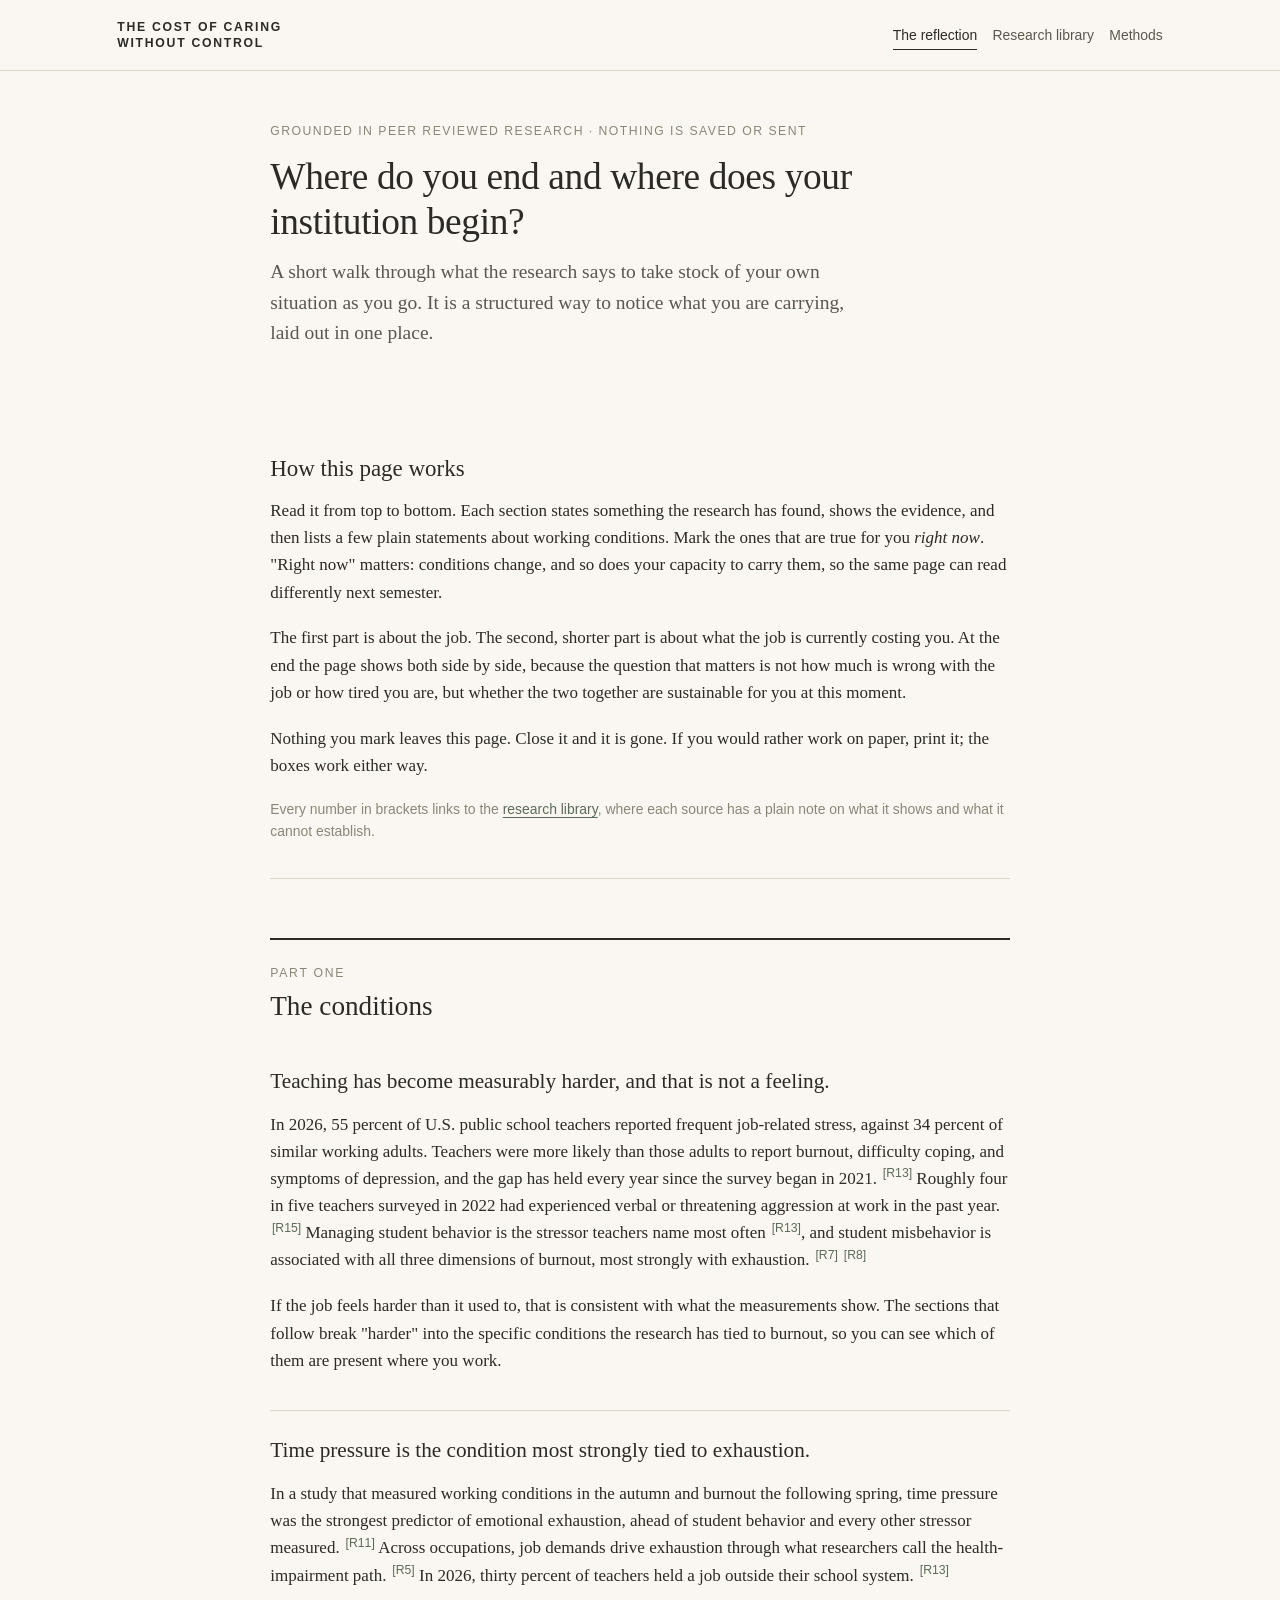
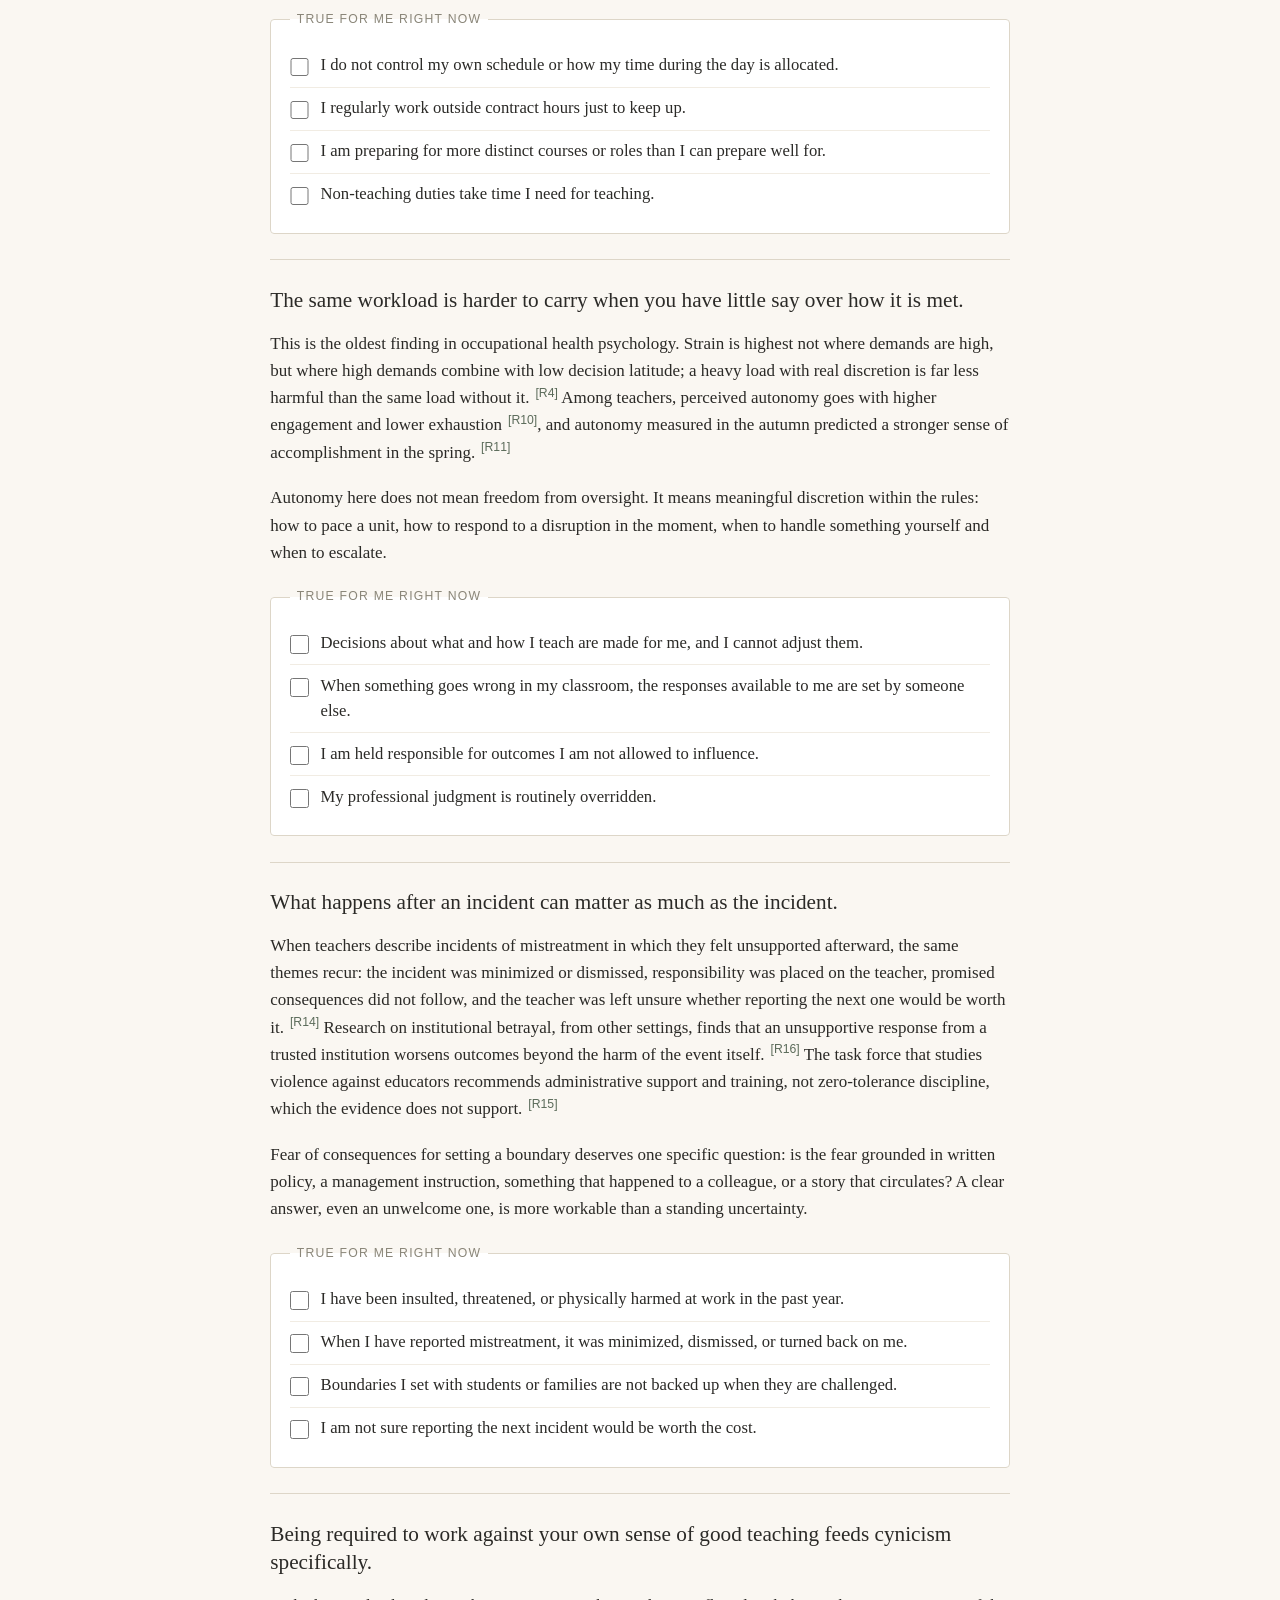
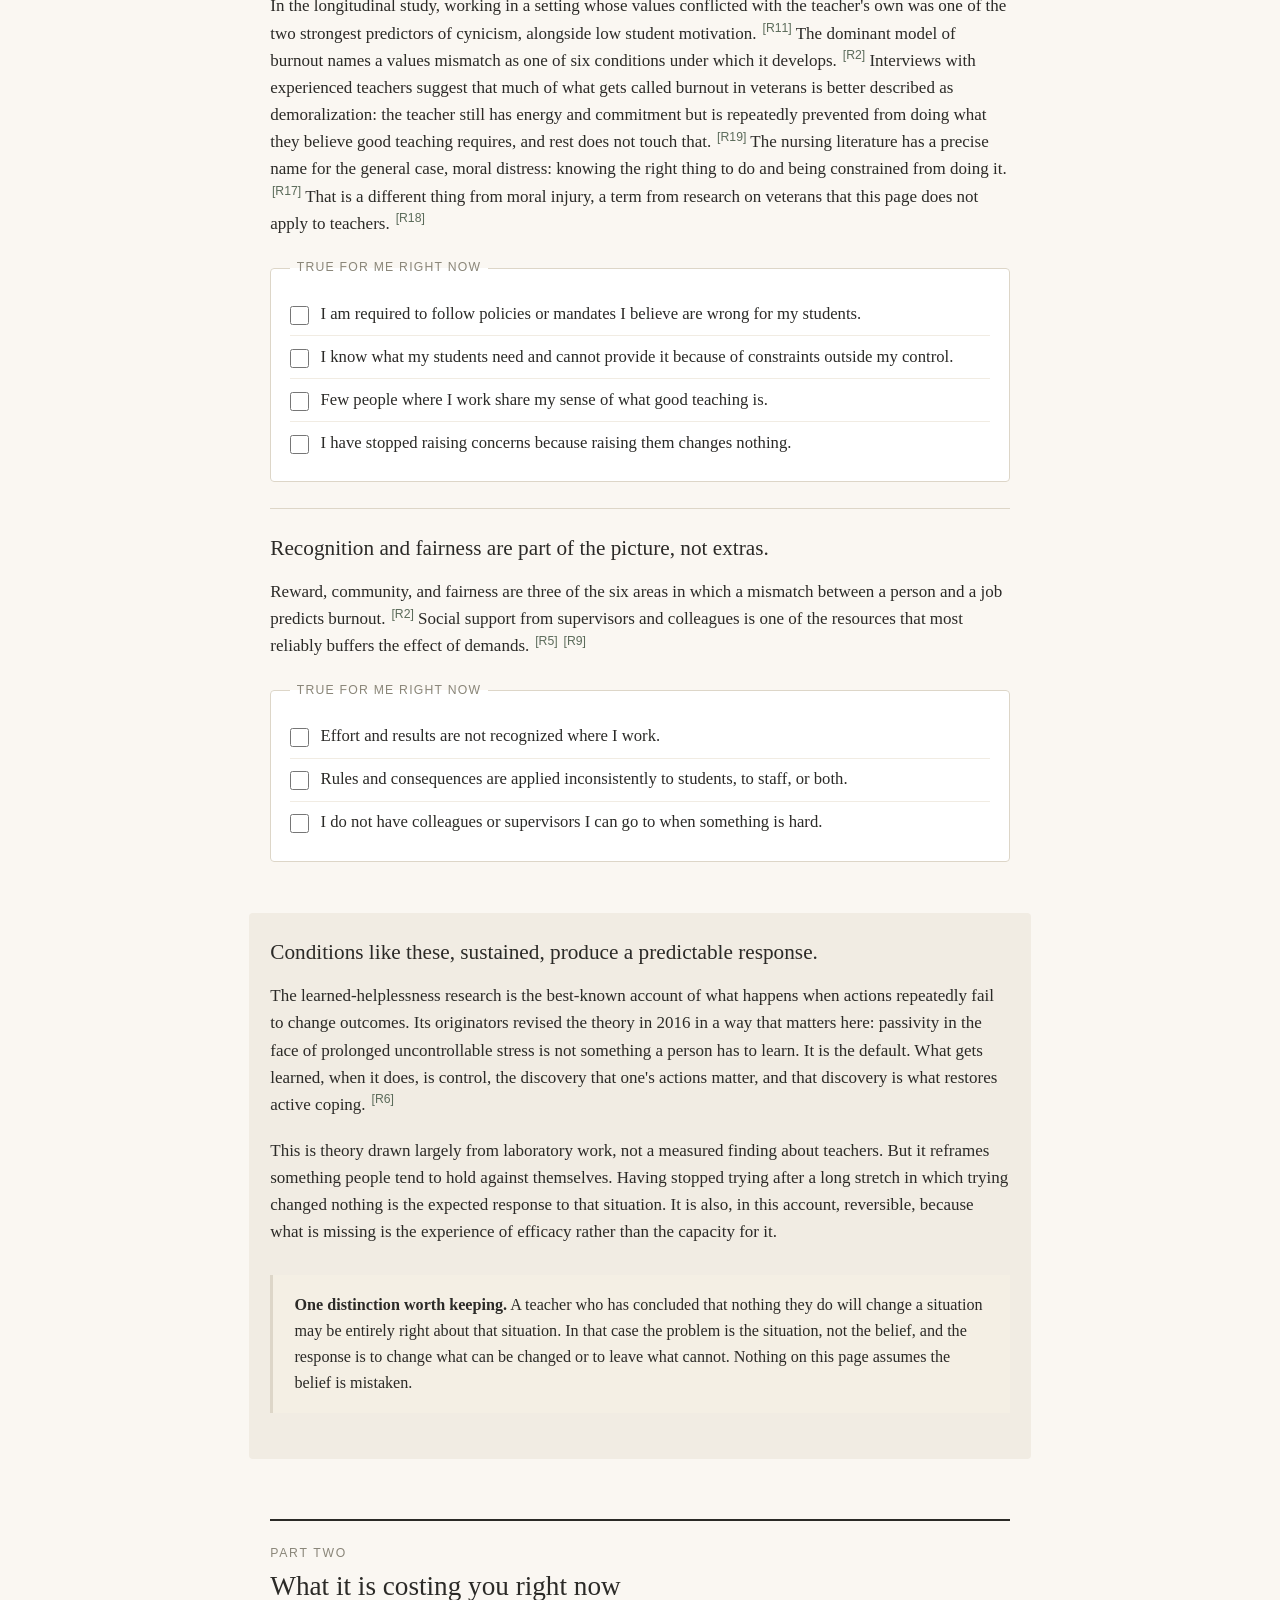
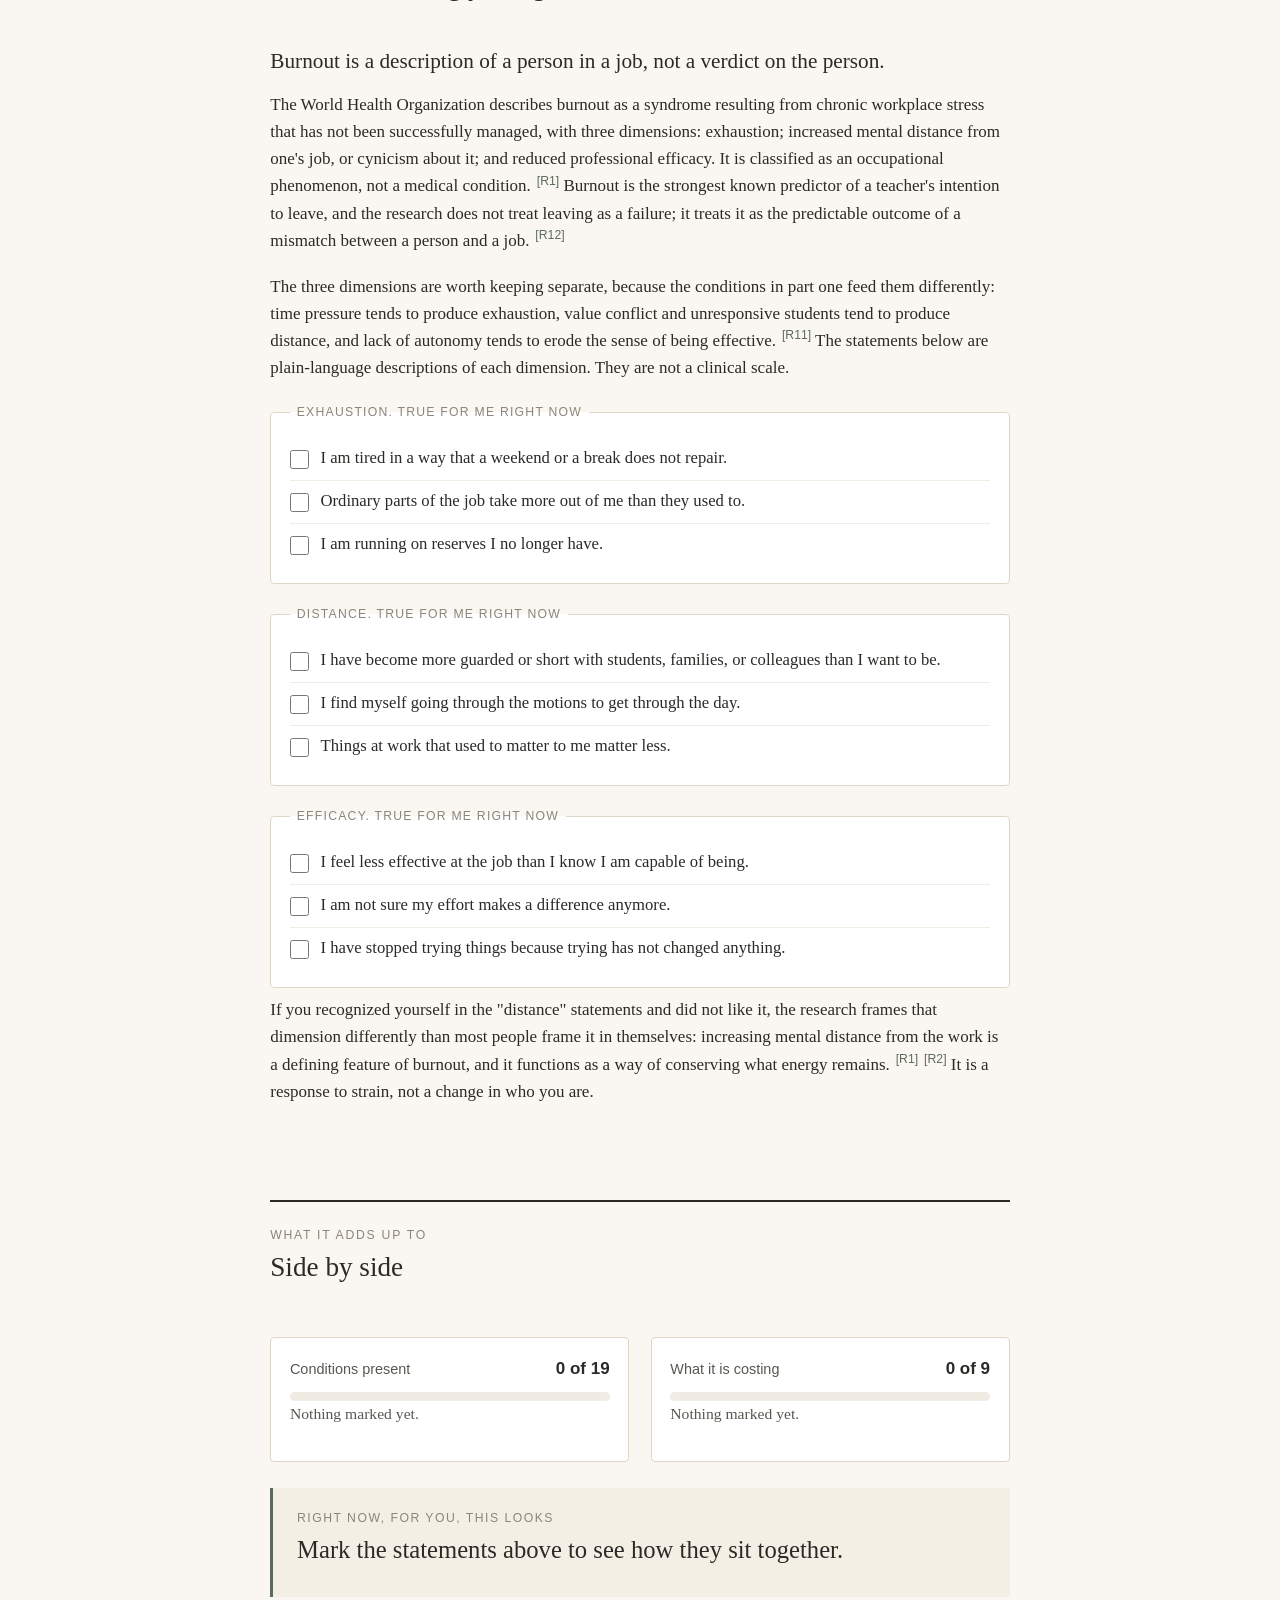
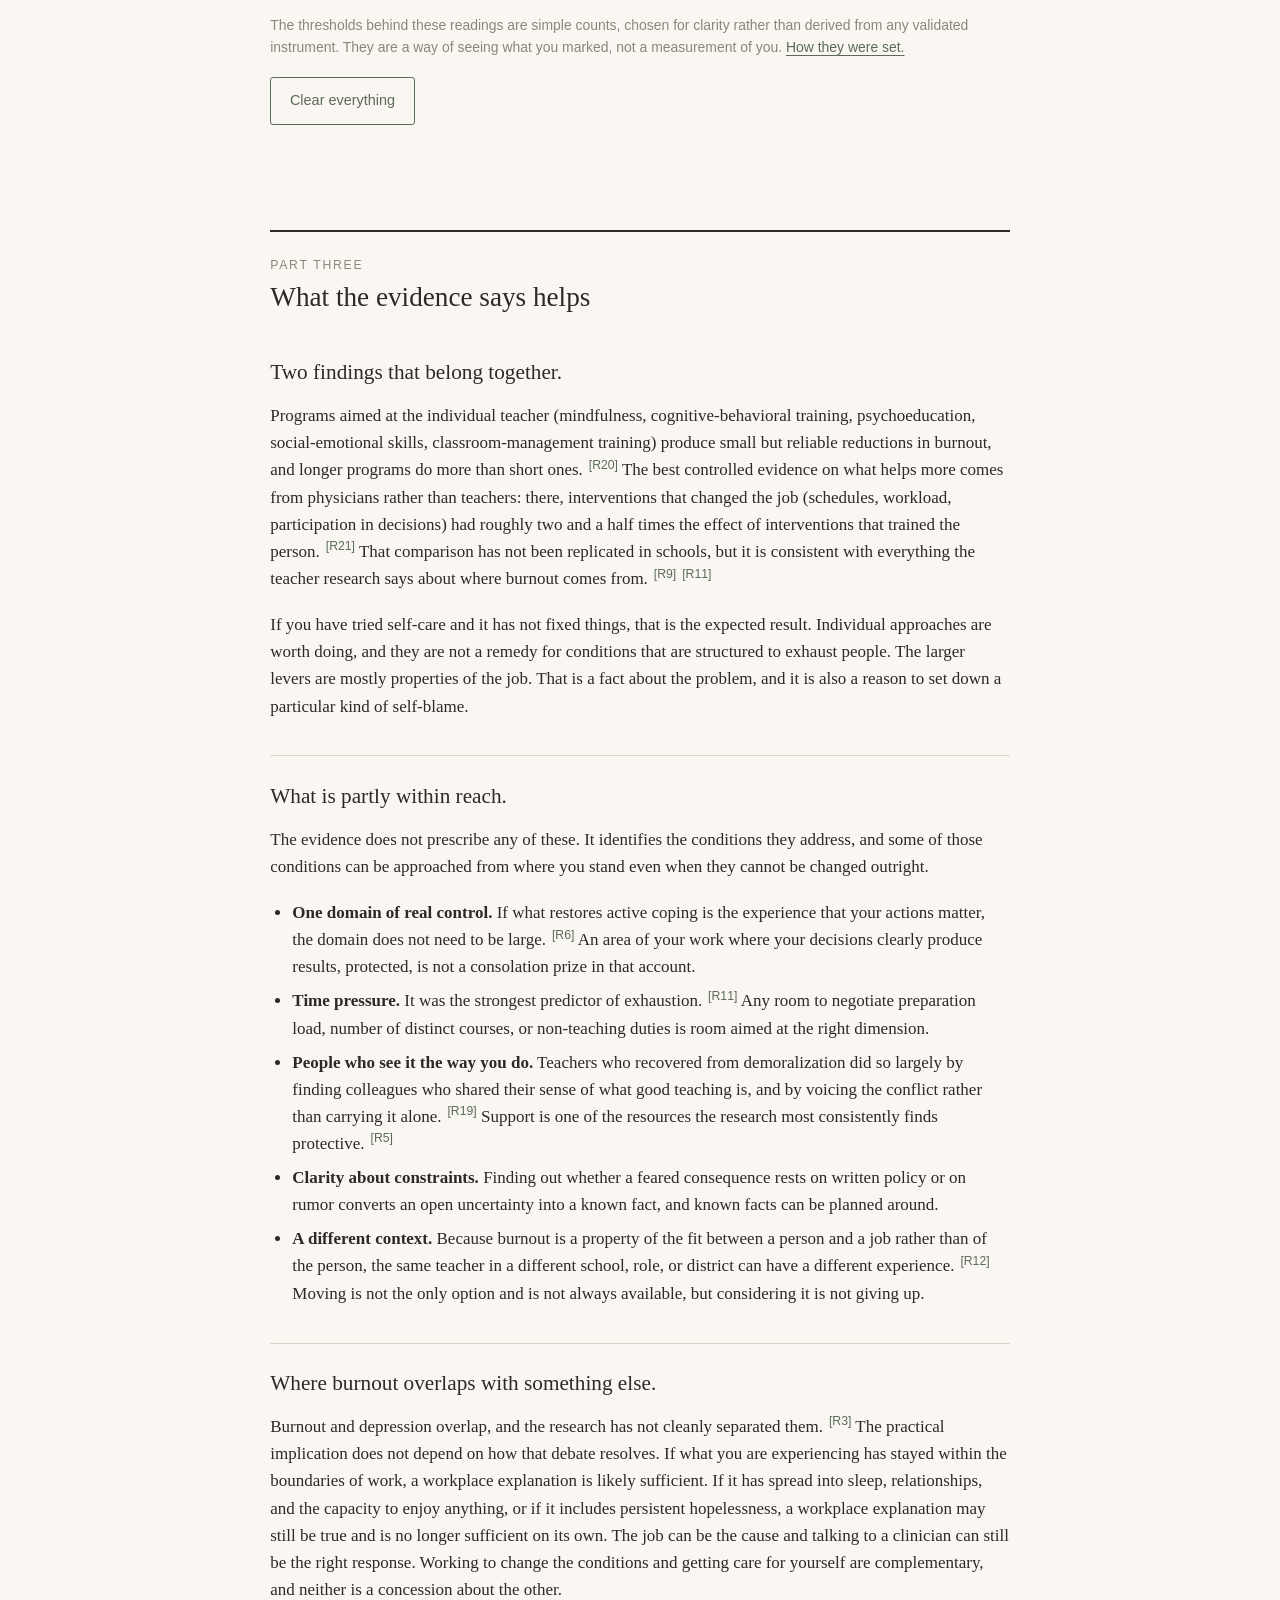
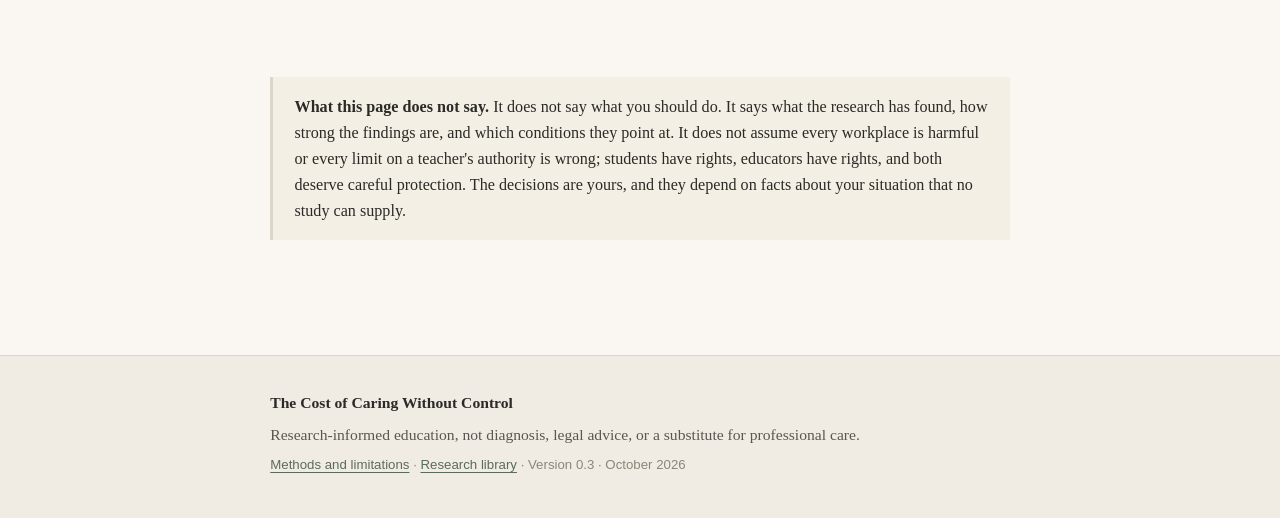
==== commit 4926edf5: "Revise meta description and hero section content Updated the meta description and modified content i" ====
--- a/index.html
+++ b/index.html
@@ -3,7 +3,7 @@
 <head>
 <meta charset="utf-8">
 <meta name="viewport" content="width=device-width,initial-scale=1">
-<meta name="description" content="A research-grounded reflection for educators on whether the working conditions they are in right now are sustainable for them right now.">
+<meta name="description" content="A research-grounded reflection; exploring burnout and isolating environment from physiology.">
 <title>The Cost of Caring Without Control</title>
 <link rel="stylesheet" href="assets/styles.css">
 </head>
@@ -24,9 +24,9 @@
 <div class="wrap">
 
 <section class="hero">
-  <p class="eyebrow">For educators · Grounded in research · Nothing is saved or sent</p>
-  <h1>Are the conditions you are working in right now sustainable for you, right now?</h1>
-  <p class="lead">A short walk through what the research says wears teachers down, with a way to take stock of your own situation as you go. It is not a test and it does not diagnose anything. It is a structured way to notice what you are carrying, and to see it laid out in one place.</p>
+  <p class="eyebrow">Grounded in peer reviewed research · Nothing is saved or sent</p>
+  <h1>Where do you end and where does your institution begin?</h1>
+  <p class="lead">A short walk through what the research says to take stock of your own situation as you go. It is a structured way to notice what you are carrying, laid out in one place.</p>
 </section>
 
 <article class="prose">
